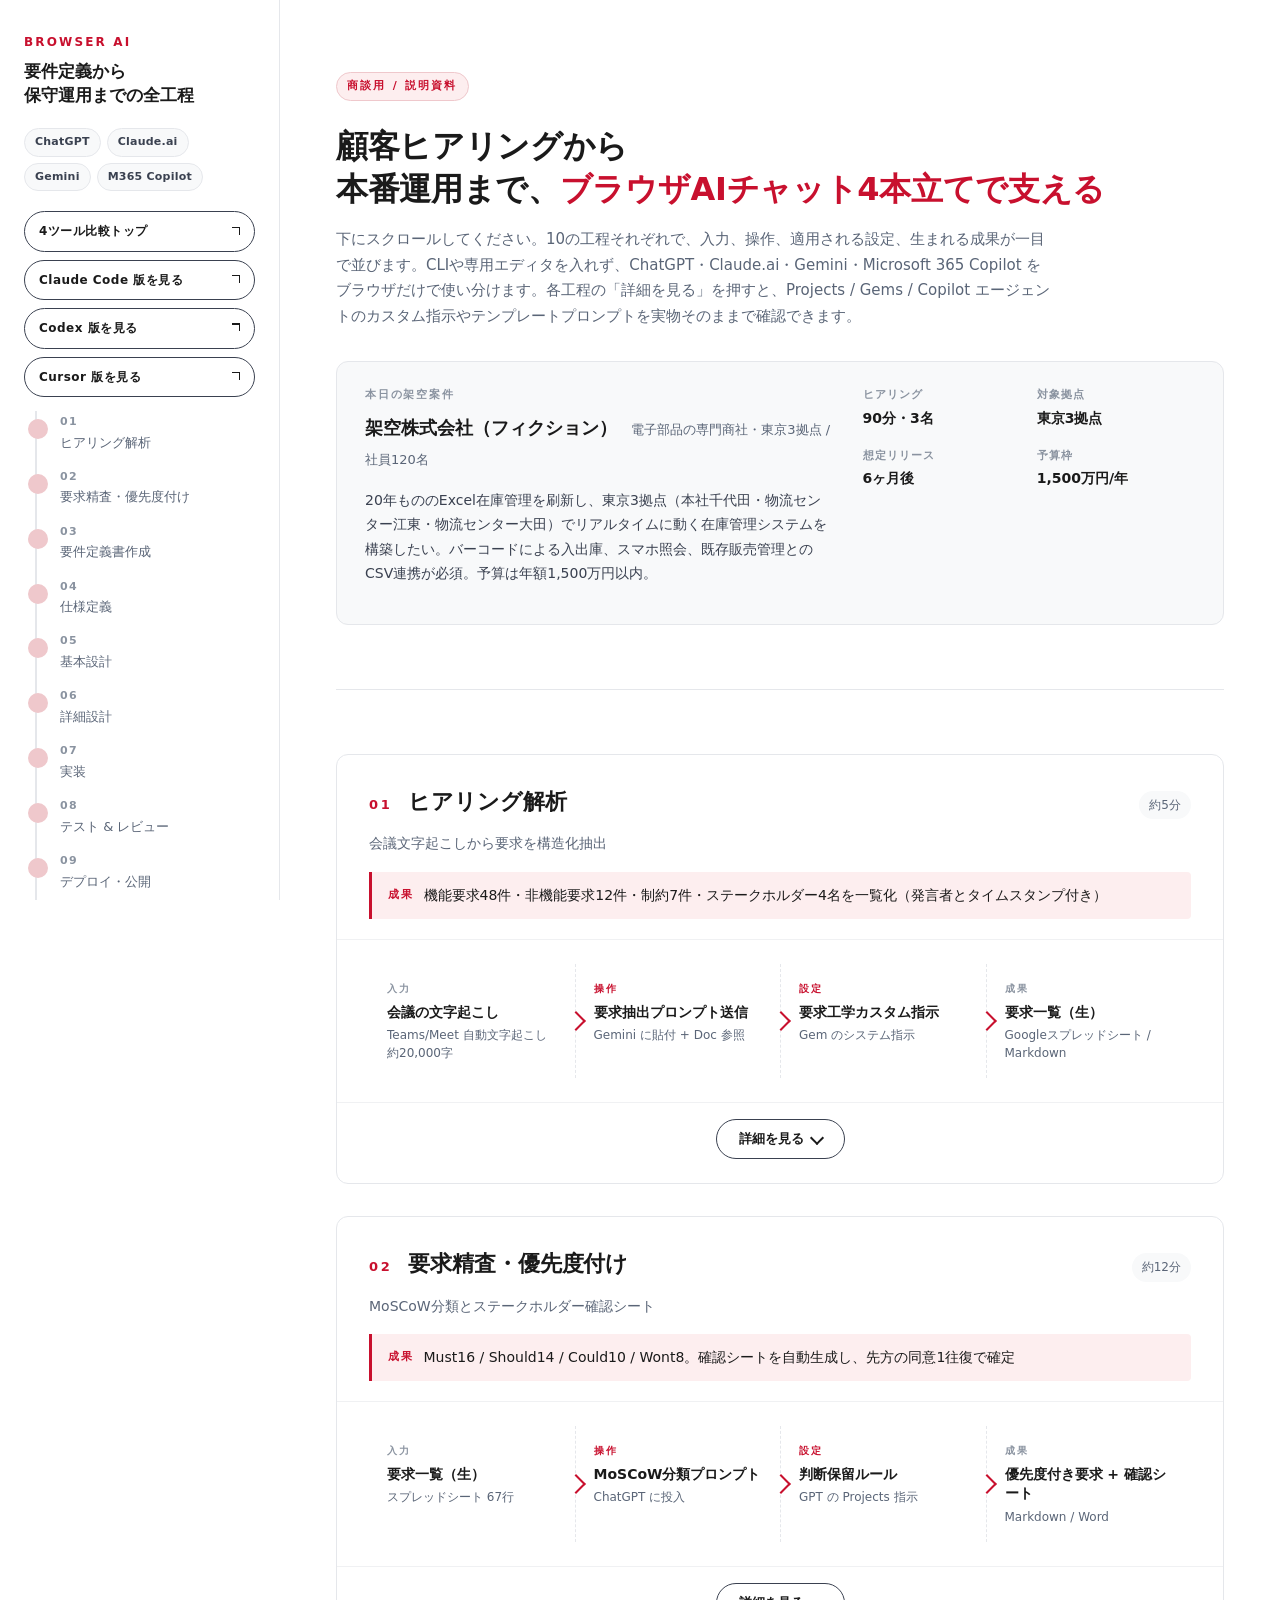
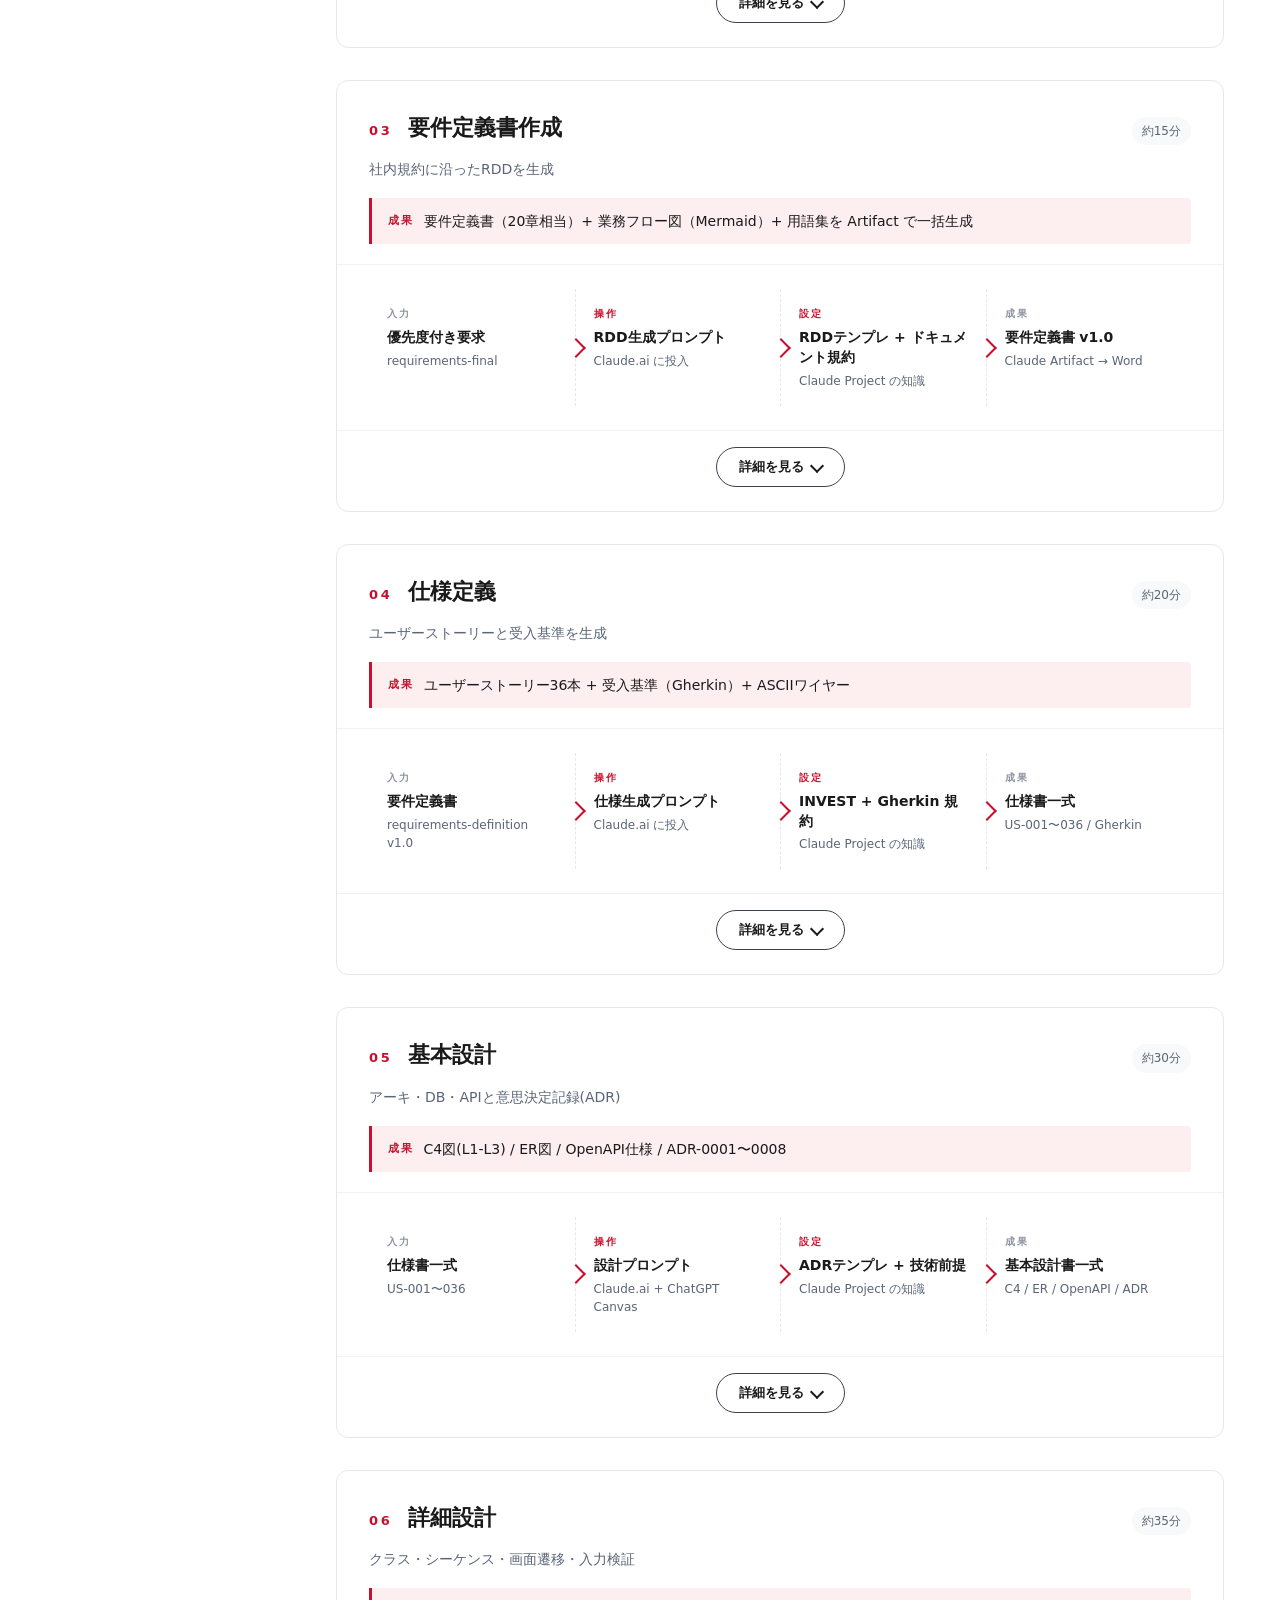
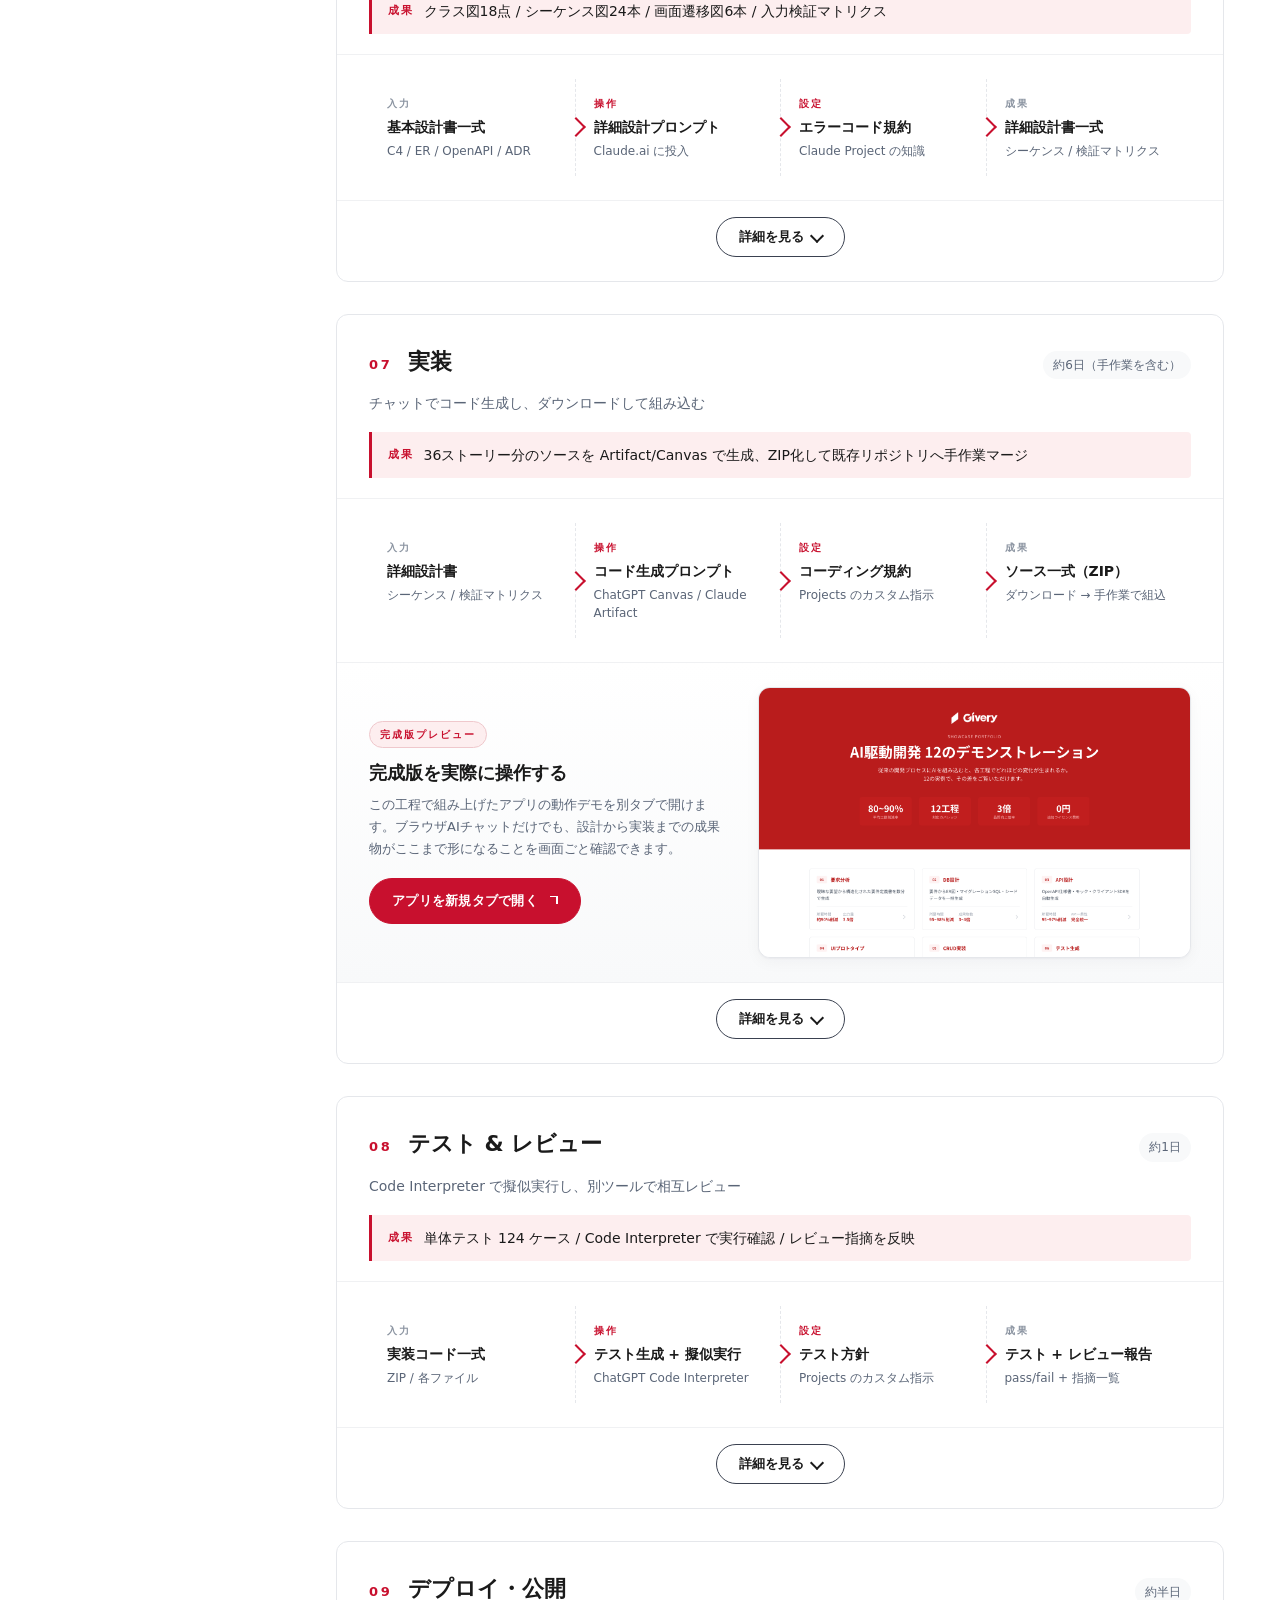
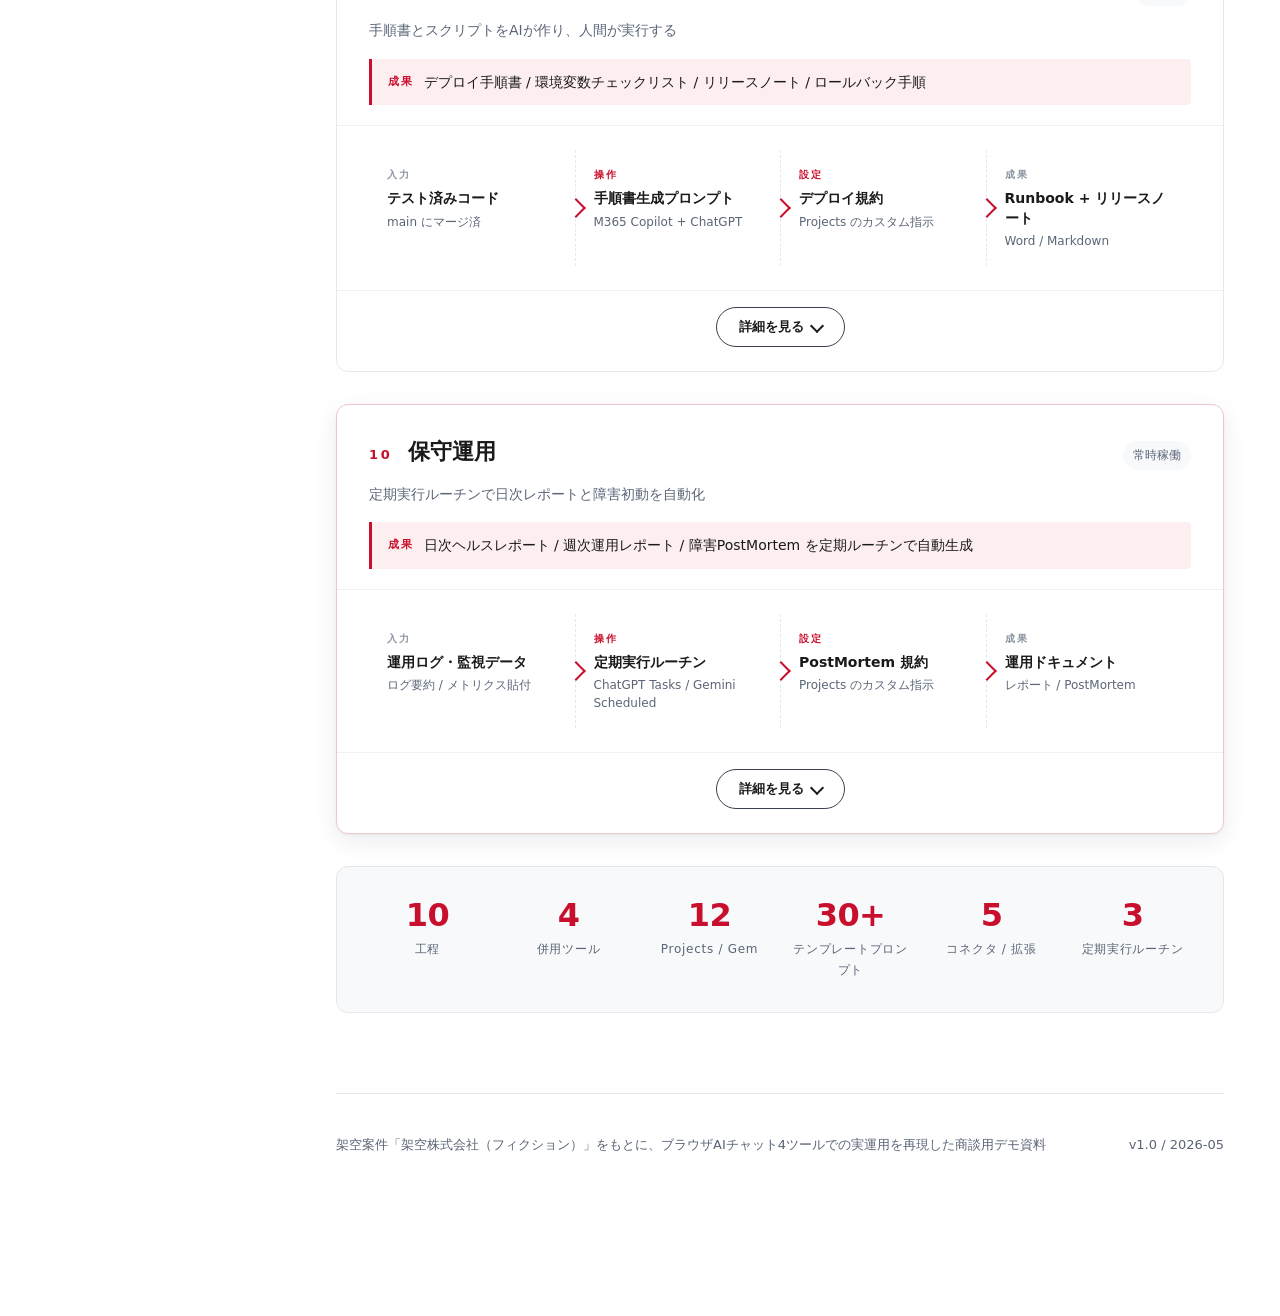
==== browser/index.html @ 3fce7730 "feat: docdemo を単一プロジェクトに統合（ハブ + 4バージョン） - ルートに4ツール比較トップページ(index.html)を追加 - claude-code を /claudecod" ====
<!DOCTYPE html>
<html lang="ja">
<head>
  <meta charset="UTF-8">
  <meta name="viewport" content="width=device-width, initial-scale=1.0">
  <title>ブラウザAIチャットによる要件定義から保守運用まで | 商談用説明資料</title>
  <link rel="stylesheet" href="styles.css">
</head>
<body>

<div class="layout">

  <!-- 左側：固定タイムライン -->
  <aside class="rail">
    <div class="rail-brand">BROWSER AI</div>
    <div class="rail-title">要件定義から<br>保守運用までの全工程</div>
    <div class="rail-tools" aria-label="対応ツール">
      <span class="rail-tool">ChatGPT</span>
      <span class="rail-tool">Claude.ai</span>
      <span class="rail-tool">Gemini</span>
      <span class="rail-tool">M365 Copilot</span>
    </div>
    <a class="rail-swap" href="../">
      <span class="rail-swap-label">4ツール比較トップ</span>
      <span class="rail-swap-arrow" aria-hidden="true"></span>
    </a>
    <a class="rail-swap" href="../claudecode/">
      <span class="rail-swap-label">Claude Code 版を見る</span>
      <span class="rail-swap-arrow" aria-hidden="true"></span>
    </a>
    <a class="rail-swap" href="../codex/">
      <span class="rail-swap-label">Codex 版を見る</span>
      <span class="rail-swap-arrow" aria-hidden="true"></span>
    </a>
    <a class="rail-swap" href="../cursor/">
      <span class="rail-swap-label">Cursor 版を見る</span>
      <span class="rail-swap-arrow" aria-hidden="true"></span>
    </a>
    <ul class="rail-list" id="rail-list"></ul>
  </aside>

  <!-- 右側：本文 -->
  <main class="main">

    <!-- ヒーロー -->
    <section class="hero">
      <span class="hero-tag">商談用 / 説明資料</span>
      <h1>顧客ヒアリングから<br>本番運用まで、<em>ブラウザAIチャット4本立てで支える</em></h1>
      <p class="hero-lead">下にスクロールしてください。10の工程それぞれで、入力、操作、適用される設定、生まれる成果が一目で並びます。CLIや専用エディタを入れず、ChatGPT・Claude.ai・Gemini・Microsoft 365 Copilot をブラウザだけで使い分けます。各工程の「詳細を見る」を押すと、Projects / Gems / Copilot エージェントのカスタム指示やテンプレートプロンプトを実物そのままで確認できます。</p>

      <div class="scenario">
        <div>
          <div class="scenario-head">本日の架空案件</div>
          <div class="scenario-name">
            <span id="scenario-name">—</span>
            <span class="industry" id="scenario-industry"></span>
          </div>
          <p class="scenario-brief" id="scenario-brief"></p>
        </div>
        <div class="scenario-meta" id="scenario-meta"></div>
      </div>
    </section>

    <!-- 工程カード群 -->
    <div id="phases"></div>

    <!-- サマリ -->
    <div id="summary"></div>

    <footer class="footer">
      <div>架空案件「架空株式会社（フィクション）」をもとに、ブラウザAIチャット4ツールでの実運用を再現した商談用デモ資料</div>
      <div>v1.0 / 2026-05</div>
    </footer>
  </main>
</div>

<script src="data.js"></script>
<script src="app.js"></script>
</body>
</html>
---- browser/styles.css ----
/* ============================================
   Design Tokens
============================================ */
:root {
  --red: #c8102e;
  --red-deep: #97091f;
  --red-soft: #fdeeef;
  --red-line: #efc8cc;

  --ink: #1a1a1a;
  --ink-2: #3a4150;
  --ink-3: #5a6577;
  --ink-4: #8a93a0;
  --line: #e5e7eb;
  --line-2: #f0f1f3;
  --bg: #ffffff;
  --bg-soft: #f8f9fa;
  --bg-code: #f6f7f9;
  --bg-term: #1a1a1a;
  --bg-term-text: #e8e8e8;
  --bg-term-dim: #8a8a8a;
  --bg-term-accent: #ff7676;

  --shadow-card: 0 1px 2px rgba(15, 30, 60, 0.04), 0 4px 16px rgba(15, 30, 60, 0.04);
  --shadow-card-hover: 0 1px 3px rgba(15, 30, 60, 0.06), 0 8px 24px rgba(15, 30, 60, 0.08);

  --r-sm: 4px;
  --r: 8px;
  --r-lg: 12px;

  --t: 200ms cubic-bezier(0.4, 0, 0.2, 1);
}

/* ============================================
   Reset / Base
============================================ */
* { box-sizing: border-box; }
html, body {
  margin: 0; padding: 0;
  background: var(--bg);
  color: var(--ink);
  font-family: "Yu Gothic", "游ゴシック", "Hiragino Kaku Gothic ProN", "Hiragino Sans", -apple-system, system-ui, sans-serif;
  font-size: 15px;
  line-height: 1.7;
  -webkit-font-smoothing: antialiased;
}
a { color: inherit; text-decoration: none; }
button { font-family: inherit; cursor: pointer; }
code, pre { font-family: "SF Mono", Menlo, Consolas, monospace; }

/* ============================================
   Layout
============================================ */
.layout {
  display: grid;
  grid-template-columns: 280px minmax(0, 1fr);
  max-width: 1400px;
  margin: 0 auto;
}
.rail {
  position: sticky;
  top: 0;
  height: 100vh;
  padding: 32px 24px;
  border-right: 1px solid var(--line);
  overflow-y: auto;
}
.main {
  padding: 56px 56px 120px;
  min-width: 0;
}

@media (max-width: 920px) {
  .layout { grid-template-columns: 1fr; }
  .rail { position: static; height: auto; padding: 16px; border-right: none; border-bottom: 1px solid var(--line); }
  .main { padding: 32px 20px 80px; }
  .rail-list { display: flex; gap: 8px; overflow-x: auto; padding-bottom: 4px; }
  .rail-item { flex: 0 0 auto; }
  .rail-line { display: none; }
}

/* ============================================
   Rail (sticky timeline)
============================================ */
.rail-brand {
  font-size: 12px;
  letter-spacing: 0.18em;
  color: var(--red);
  font-weight: 700;
  margin-bottom: 8px;
}
.rail-title {
  font-size: 17px;
  font-weight: 700;
  color: var(--ink);
  margin-bottom: 20px;
  line-height: 1.4;
}
.rail-tools {
  display: flex;
  flex-wrap: wrap;
  gap: 6px;
  margin: 0 0 20px;
}
.rail-tool {
  font-size: 11px;
  font-weight: 700;
  letter-spacing: 0.02em;
  color: var(--ink-2);
  background: var(--bg-soft);
  border: 1px solid var(--line);
  border-radius: 999px;
  padding: 4px 10px;
}
.rail-list {
  position: relative;
  list-style: none;
  margin: 8px 0 0; padding: 0;
}
.rail-line {
  position: absolute;
  left: 11px; top: 6px; bottom: 6px;
  width: 2px;
  background: var(--line);
  z-index: 0;
}
.rail-item {
  position: relative;
  padding: 8px 0 8px 36px;
  cursor: pointer;
  z-index: 1;
  transition: color var(--t);
}
.rail-item::before {
  content: "";
  position: absolute;
  left: 4px; top: 14px;
  width: 16px; height: 16px;
  border-radius: 50%;
  background: var(--bg);
  border: 2px solid var(--line);
  transition: all var(--t);
}
.rail-item.active::before {
  background: var(--red);
  border-color: var(--red);
  box-shadow: 0 0 0 4px var(--red-soft);
}
.rail-item.passed::before {
  background: var(--red-line);
  border-color: var(--red-line);
}
.rail-num {
  font-size: 11px;
  color: var(--ink-4);
  letter-spacing: 0.12em;
  font-weight: 600;
}
.rail-name {
  font-size: 13px;
  color: var(--ink-3);
  font-weight: 500;
  line-height: 1.4;
  margin-top: 2px;
}
.rail-item.active .rail-num { color: var(--red); }
.rail-item.active .rail-name { color: var(--ink); font-weight: 700; }

.rail-swap {
  display: flex;
  width: 100%;
  align-items: center;
  justify-content: space-between;
  gap: 8px;
  margin: 0 0 8px;
  padding: 9px 14px;
  font-size: 12px;
  font-weight: 700;
  letter-spacing: 0.04em;
  color: var(--ink);
  background: var(--bg);
  border: 1px solid var(--ink-2);
  border-radius: 999px;
  transition: all var(--t);
}
.rail-swap:hover {
  background: var(--ink);
  color: white;
  border-color: var(--ink);
}
.rail-swap-arrow {
  width: 10px; height: 10px;
  position: relative;
}
.rail-swap-arrow::before,
.rail-swap-arrow::after {
  content: "";
  position: absolute;
  background: currentColor;
}
.rail-swap-arrow::before {
  top: 0; right: 0;
  width: 8px; height: 1.5px;
}
.rail-swap-arrow::after {
  top: 0; right: 0;
  width: 1.5px; height: 8px;
}
@media (max-width: 920px) {
  .rail-swap { margin-bottom: 8px; }
}

/* ============================================
   Hero
============================================ */
.hero {
  padding: 16px 0 64px;
  border-bottom: 1px solid var(--line);
  margin-bottom: 64px;
}
.hero-tag {
  display: inline-block;
  font-size: 11px;
  letter-spacing: 0.2em;
  color: var(--red);
  font-weight: 700;
  padding: 4px 10px;
  border: 1px solid var(--red-line);
  background: var(--red-soft);
  border-radius: 999px;
  margin-bottom: 24px;
}
.hero h1 {
  font-size: 32px;
  font-weight: 700;
  line-height: 1.35;
  margin: 0 0 16px;
  letter-spacing: -0.01em;
}
.hero h1 em {
  font-style: normal;
  color: var(--red);
}
.hero-lead {
  color: var(--ink-3);
  font-size: 15px;
  max-width: 720px;
  margin: 0 0 32px;
}
.scenario {
  background: var(--bg-soft);
  border: 1px solid var(--line);
  border-radius: var(--r-lg);
  padding: 24px 28px;
  display: grid;
  grid-template-columns: minmax(0, 1.4fr) minmax(0, 1fr);
  gap: 32px;
}
.scenario-head {
  font-size: 11px;
  letter-spacing: 0.16em;
  color: var(--ink-4);
  font-weight: 700;
  margin-bottom: 8px;
}
.scenario-name {
  font-size: 18px;
  font-weight: 700;
  margin-bottom: 8px;
  color: var(--ink);
}
.scenario-name .industry {
  font-size: 13px;
  color: var(--ink-3);
  font-weight: 500;
  margin-left: 8px;
}
.scenario-brief {
  font-size: 14px;
  color: var(--ink-2);
  line-height: 1.75;
}
.scenario-meta {
  display: grid;
  grid-template-columns: 1fr 1fr;
  gap: 16px;
  align-content: start;
}
.scenario-meta dt {
  font-size: 11px;
  color: var(--ink-4);
  letter-spacing: 0.1em;
  font-weight: 600;
  margin-bottom: 2px;
}
.scenario-meta dd {
  margin: 0;
  font-size: 14px;
  font-weight: 700;
  color: var(--ink);
}
@media (max-width: 720px) {
  .scenario { grid-template-columns: 1fr; }
}

/* ============================================
   Phase Card
============================================ */
.phase {
  position: relative;
  background: var(--bg);
  border: 1px solid var(--line);
  border-radius: var(--r-lg);
  margin-bottom: 32px;
  overflow: hidden;
  transition: box-shadow var(--t), border-color var(--t);
}
.phase:hover { box-shadow: var(--shadow-card); }
.phase.active {
  border-color: var(--red-line);
  box-shadow: var(--shadow-card-hover);
}

.phase-head {
  padding: 28px 32px 20px;
  border-bottom: 1px solid var(--line-2);
}
.phase-row1 {
  display: flex;
  align-items: baseline;
  gap: 16px;
  margin-bottom: 12px;
}
.phase-num {
  font-size: 13px;
  font-weight: 800;
  letter-spacing: 0.2em;
  color: var(--red);
}
.phase-title {
  font-size: 22px;
  font-weight: 700;
  letter-spacing: -0.005em;
  color: var(--ink);
}
.phase-duration {
  margin-left: auto;
  font-size: 12px;
  color: var(--ink-3);
  background: var(--bg-soft);
  padding: 4px 10px;
  border-radius: 999px;
  white-space: nowrap;
}
.phase-sub {
  font-size: 14px;
  color: var(--ink-3);
  margin-bottom: 16px;
}
.phase-outcome {
  display: flex;
  align-items: flex-start;
  gap: 10px;
  padding: 12px 16px;
  background: var(--red-soft);
  border-left: 3px solid var(--red);
  border-radius: 0 var(--r-sm) var(--r-sm) 0;
  font-size: 14px;
  color: var(--ink);
  line-height: 1.6;
}
.phase-outcome::before {
  content: "成果";
  font-size: 11px;
  letter-spacing: 0.16em;
  color: var(--red);
  font-weight: 700;
  flex: 0 0 auto;
  padding-top: 2px;
}

/* ============================================
   Flow visualization
============================================ */
.flow {
  display: grid;
  grid-template-columns: repeat(4, minmax(0, 1fr));
  gap: 0;
  padding: 24px 32px;
  border-bottom: 1px solid var(--line-2);
}
.flow-step {
  position: relative;
  padding: 16px 18px;
}
.flow-step + .flow-step { border-left: 1px dashed var(--line); }
.flow-step + .flow-step::before {
  content: "";
  position: absolute;
  left: -7px; top: 50%;
  width: 12px; height: 12px;
  border-top: 2px solid var(--red);
  border-right: 2px solid var(--red);
  transform: translateY(-50%) rotate(45deg);
  background: var(--bg);
}
.flow-step-tag {
  font-size: 10px;
  font-weight: 800;
  letter-spacing: 0.2em;
  color: var(--ink-4);
  margin-bottom: 6px;
}
.flow-step:nth-child(2) .flow-step-tag,
.flow-step:nth-child(3) .flow-step-tag {
  color: var(--red);
}
.flow-step-label {
  font-size: 14px;
  font-weight: 700;
  color: var(--ink);
  margin-bottom: 4px;
  line-height: 1.4;
  word-break: break-word;
}
.flow-step-detail {
  font-size: 12px;
  color: var(--ink-3);
  line-height: 1.5;
}
@media (max-width: 720px) {
  .flow { grid-template-columns: 1fr; gap: 12px; padding: 20px; }
  .flow-step + .flow-step { border-left: none; border-top: 1px dashed var(--line); padding-top: 16px; }
  .flow-step + .flow-step::before { display: none; }
}

/* ============================================
   Live preview (完成版アプリ)
============================================ */
.live-preview {
  padding: 24px 32px;
  border-bottom: 1px solid var(--line-2);
  background: linear-gradient(180deg, var(--bg) 0%, var(--bg-soft) 100%);
}
.live-preview-body {
  display: grid;
  grid-template-columns: minmax(0, 1fr) minmax(0, 1.2fr);
  gap: 28px;
  align-items: center;
}
.live-preview-text {
  min-width: 0;
}
.live-preview-tag {
  display: inline-block;
  font-size: 10px;
  font-weight: 800;
  letter-spacing: 0.2em;
  color: var(--red);
  background: var(--red-soft);
  border: 1px solid var(--red-line);
  padding: 4px 10px;
  border-radius: 999px;
  margin-bottom: 12px;
}
.live-preview-title {
  font-size: 18px;
  font-weight: 700;
  color: var(--ink);
  line-height: 1.4;
  margin-bottom: 8px;
}
.live-preview-desc {
  font-size: 13px;
  color: var(--ink-3);
  line-height: 1.7;
  margin: 0 0 18px;
}
.live-preview-cta {
  display: inline-flex;
  align-items: center;
  gap: 10px;
  background: var(--red);
  color: white;
  font-size: 13px;
  font-weight: 700;
  letter-spacing: 0.02em;
  padding: 11px 22px;
  border-radius: 999px;
  border: 1px solid var(--red);
  transition: all var(--t);
}
.live-preview-cta:hover {
  background: var(--red-deep);
  border-color: var(--red-deep);
  transform: translateY(-1px);
  box-shadow: 0 6px 14px rgba(200, 16, 46, 0.18);
}
.live-preview-cta-icon {
  width: 10px;
  height: 10px;
  position: relative;
  display: inline-block;
}
.live-preview-cta-icon::before,
.live-preview-cta-icon::after {
  content: "";
  position: absolute;
  background: currentColor;
}
.live-preview-cta-icon::before {
  top: 0; right: 0;
  width: 8px; height: 1.5px;
}
.live-preview-cta-icon::after {
  top: 0; right: 0;
  width: 1.5px; height: 8px;
}
.live-preview-figure {
  position: relative;
  display: block;
  border-radius: var(--r-lg);
  overflow: hidden;
  border: 1px solid var(--line);
  background: var(--bg);
  box-shadow: var(--shadow-card);
  transition: transform var(--t), box-shadow var(--t);
}
.live-preview-figure:hover {
  transform: translateY(-2px);
  box-shadow: var(--shadow-card-hover);
}
.live-preview-figure img {
  display: block;
  width: 100%;
  height: auto;
  aspect-ratio: 16 / 10;
  object-fit: cover;
  object-position: top center;
}
.live-preview-figure-overlay {
  position: absolute;
  right: 12px;
  bottom: 12px;
  font-size: 11px;
  font-weight: 700;
  letter-spacing: 0.08em;
  color: white;
  background: rgba(26, 26, 26, 0.78);
  padding: 5px 12px;
  border-radius: 999px;
  backdrop-filter: blur(4px);
  opacity: 0;
  transform: translateY(4px);
  transition: opacity var(--t), transform var(--t);
}
.live-preview-figure:hover .live-preview-figure-overlay {
  opacity: 1;
  transform: translateY(0);
}
@media (max-width: 820px) {
  .live-preview { padding: 20px; }
  .live-preview-body { grid-template-columns: 1fr; gap: 18px; }
}

/* ============================================
   Detail toggle / panel
============================================ */
.phase-toggle-wrap {
  padding: 16px 32px 24px;
  text-align: center;
}
.phase-toggle {
  display: inline-flex;
  align-items: center;
  gap: 8px;
  background: var(--bg);
  border: 1px solid var(--ink-2);
  color: var(--ink);
  padding: 10px 22px;
  border-radius: 999px;
  font-size: 13px;
  font-weight: 600;
  transition: all var(--t);
}
.phase-toggle:hover {
  background: var(--ink);
  color: white;
  border-color: var(--ink);
}
.phase-toggle.is-open {
  background: var(--red);
  border-color: var(--red);
  color: white;
}
.phase-toggle-icon {
  display: inline-block;
  width: 10px; height: 10px;
  border-right: 2px solid currentColor;
  border-bottom: 2px solid currentColor;
  transform: rotate(45deg);
  transition: transform var(--t);
  margin-bottom: 2px;
}
.phase-toggle.is-open .phase-toggle-icon { transform: rotate(-135deg); margin-bottom: -2px; }

.phase-detail {
  display: none;
  border-top: 1px solid var(--line);
  background: var(--bg-soft);
}
.phase-detail.is-open { display: block; }

/* ============================================
   Tabs
============================================ */
.tabs {
  display: flex;
  gap: 0;
  border-bottom: 1px solid var(--line);
  background: var(--bg);
  padding: 0 32px;
  overflow-x: auto;
}
.tab {
  flex: 0 0 auto;
  background: none;
  border: none;
  padding: 14px 20px;
  font-size: 13px;
  font-weight: 600;
  color: var(--ink-3);
  border-bottom: 2px solid transparent;
  margin-bottom: -1px;
  white-space: nowrap;
  transition: all var(--t);
}
.tab:hover { color: var(--ink); }
.tab.active {
  color: var(--red);
  border-bottom-color: var(--red);
}

.tab-panel {
  display: none;
  padding: 28px 32px 32px;
}
.tab-panel.active { display: block; }

/* ============================================
   File / Code blocks
============================================ */
.file {
  background: var(--bg);
  border: 1px solid var(--line);
  border-radius: var(--r);
  margin-bottom: 16px;
  overflow: hidden;
}
.file-head {
  display: flex;
  align-items: center;
  justify-content: space-between;
  gap: 12px;
  padding: 10px 14px;
  background: var(--bg-soft);
  border-bottom: 1px solid var(--line);
  font-size: 12px;
}
.file-path {
  color: var(--ink-2);
  font-family: "SF Mono", Menlo, monospace;
  font-weight: 500;
  overflow: hidden;
  text-overflow: ellipsis;
  white-space: nowrap;
}
.file-lang {
  font-size: 10px;
  letter-spacing: 0.12em;
  color: var(--ink-4);
  background: var(--bg);
  padding: 2px 8px;
  border-radius: 4px;
  border: 1px solid var(--line);
  text-transform: uppercase;
  flex: 0 0 auto;
}
.file-copy {
  background: none;
  border: 1px solid var(--line);
  padding: 4px 10px;
  font-size: 11px;
  color: var(--ink-3);
  border-radius: 4px;
  flex: 0 0 auto;
  transition: all var(--t);
}
.file-copy:hover { color: var(--red); border-color: var(--red); }
.file-copy.copied { color: var(--red); border-color: var(--red); }
.file pre {
  margin: 0;
  padding: 16px;
  background: var(--bg-code);
  font-size: 12.5px;
  line-height: 1.65;
  overflow-x: auto;
  white-space: pre-wrap;
  word-break: break-word;
  color: var(--ink);
}

/* ============================================
   Terminal (execution)
============================================ */
.terminal {
  background: var(--bg-term);
  border-radius: var(--r);
  overflow: hidden;
  margin-bottom: 16px;
}
.terminal-head {
  background: #2a2a2a;
  padding: 10px 14px;
  display: flex;
  align-items: center;
  justify-content: space-between;
  gap: 12px;
}
.terminal-dots {
  display: flex; gap: 6px;
}
.terminal-dot {
  width: 10px; height: 10px;
  border-radius: 50%;
  background: #555;
}
.terminal-title {
  font-size: 11px;
  color: var(--bg-term-dim);
  font-family: "SF Mono", Menlo, monospace;
}
.terminal-run {
  background: var(--red);
  color: white;
  border: none;
  padding: 6px 14px;
  font-size: 11px;
  font-weight: 700;
  border-radius: 4px;
  letter-spacing: 0.06em;
  transition: all var(--t);
}
.terminal-run:hover { background: var(--red-deep); }
.terminal-run:disabled { background: #555; cursor: not-allowed; }
.terminal-body {
  padding: 18px 22px;
  font-family: "SF Mono", Menlo, monospace;
  font-size: 12.5px;
  line-height: 1.75;
  color: var(--bg-term-text);
  min-height: 200px;
  white-space: pre-wrap;
  word-break: break-word;
}
.terminal-cmd {
  color: var(--bg-term-accent);
  font-weight: 600;
}
.terminal-prompt {
  color: var(--bg-term-dim);
  margin-right: 6px;
}
.terminal-line { display: block; }
.terminal-line .ok { color: #74e8a4; }
.terminal-line .err { color: #ff8b8b; }
.terminal-line .warn { color: #ffd479; }
.terminal-cursor {
  display: inline-block;
  width: 8px; height: 16px;
  background: var(--bg-term-accent);
  vertical-align: text-bottom;
  animation: blink 1s steps(1) infinite;
}
@keyframes blink {
  50% { opacity: 0; }
}

/* ============================================
   Review panel
============================================ */
.review-comment {
  display: flex;
  gap: 12px;
  padding: 12px 14px;
  background: var(--bg);
  border: 1px solid var(--line);
  border-radius: var(--r);
  margin-bottom: 8px;
  font-size: 13px;
}
.review-level {
  flex: 0 0 auto;
  font-size: 10px;
  font-weight: 800;
  letter-spacing: 0.1em;
  padding: 3px 8px;
  border-radius: 4px;
  height: fit-content;
}
.review-level.OK { background: #e7f6ec; color: #1f7a3f; }
.review-level.INFO { background: #eaf2ff; color: #1d4ed8; }
.review-level.WARN { background: #fff5e0; color: #a85d00; }
.review-level.ERROR { background: var(--red-soft); color: var(--red-deep); }
.review-target {
  font-family: "SF Mono", Menlo, monospace;
  color: var(--ink-2);
  font-weight: 600;
  margin-right: 8px;
}
.review-body { color: var(--ink-2); line-height: 1.6; }

/* ============================================
   Section labels (in detail panels)
============================================ */
.section-label {
  font-size: 11px;
  letter-spacing: 0.2em;
  font-weight: 700;
  color: var(--red);
  margin-bottom: 12px;
  text-transform: uppercase;
}
.section-desc {
  font-size: 13px;
  color: var(--ink-3);
  margin-bottom: 16px;
}

/* ============================================
   Config sections (grouped by kind)
============================================ */
.config-section {
  margin-bottom: 28px;
}
.config-section-head {
  display: flex;
  align-items: center;
  gap: 12px;
  margin-bottom: 12px;
  padding-bottom: 8px;
  border-bottom: 1px solid var(--line);
}
.config-section-kind {
  font-size: 10px;
  letter-spacing: 0.18em;
  font-weight: 800;
  padding: 3px 9px;
  border-radius: 3px;
  background: var(--ink);
  color: white;
  flex: 0 0 auto;
}
.config-section-kind.kind-instructions { background: #2b3a55; }
.config-section-kind.kind-workspace    { background: #1b3a3a; }
.config-section-kind.kind-prompt       { background: #3a2b55; }
.config-section-kind.kind-attachment   { background: #444b5a; }
.config-section-kind.kind-connector    { background: #553a1b; }
.config-section-kind.kind-routine      { background: #2b554a; }
.config-section-kind.kind-review       { background: var(--red-deep); }
.config-section-label {
  font-size: 14px;
  font-weight: 700;
  color: var(--ink);
}

/* ============================================
   Callout (best practices / official refs)
============================================ */
.callout {
  border-radius: var(--r);
  padding: 20px 24px;
  margin-top: 24px;
}
.callout-bp {
  background: var(--red-soft);
  border: 1px solid var(--red-line);
  border-left: 3px solid var(--red);
}
.callout-ref {
  background: var(--bg);
  border: 1px solid var(--line);
}
.callout-head {
  font-size: 12px;
  letter-spacing: 0.18em;
  font-weight: 800;
  color: var(--red);
  margin-bottom: 14px;
  text-transform: none;
}
.callout-ref .callout-head { color: var(--ink-2); }
.callout-list {
  list-style: none;
  margin: 0;
  padding: 0;
}
.callout-item {
  position: relative;
  padding: 10px 0 10px 22px;
  border-top: 1px dashed rgba(0,0,0,0.08);
}
.callout-item:first-child { border-top: none; padding-top: 0; }
.callout-item::before {
  content: "";
  position: absolute;
  left: 0; top: 18px;
  width: 12px; height: 2px;
  background: var(--red);
}
.callout-item:first-child::before { top: 8px; }
.callout-ref .callout-item::before { background: var(--ink-3); }
.callout-title {
  font-size: 14px;
  font-weight: 700;
  color: var(--ink);
  margin-bottom: 4px;
  line-height: 1.5;
}
.callout-body {
  font-size: 13px;
  color: var(--ink-2);
  line-height: 1.7;
}

/* ============================================
   Footer
============================================ */
.footer {
  margin-top: 80px;
  padding: 40px 0;
  border-top: 1px solid var(--line);
  color: var(--ink-3);
  font-size: 13px;
  display: flex;
  justify-content: space-between;
  flex-wrap: wrap;
  gap: 16px;
}
.footer-summary {
  display: grid;
  grid-template-columns: repeat(6, 1fr);
  gap: 24px;
  margin-bottom: 40px;
  padding: 32px;
  background: var(--bg-soft);
  border: 1px solid var(--line);
  border-radius: var(--r-lg);
}
@media (max-width: 1100px) {
  .footer-summary { grid-template-columns: repeat(3, 1fr); }
}
.footer-summary-item {
  text-align: center;
}
.footer-summary-num {
  font-size: 32px;
  font-weight: 800;
  color: var(--red);
  letter-spacing: -0.02em;
  line-height: 1;
}
.footer-summary-label {
  font-size: 12px;
  color: var(--ink-3);
  margin-top: 8px;
  letter-spacing: 0.06em;
}
@media (max-width: 720px) {
  .footer-summary { grid-template-columns: repeat(2, 1fr); padding: 20px; gap: 16px; }
  .footer-summary-num { font-size: 26px; }
}

/* ============================================
   Util
============================================ */
.spacer-sm { height: 8px; }
.spacer { height: 16px; }
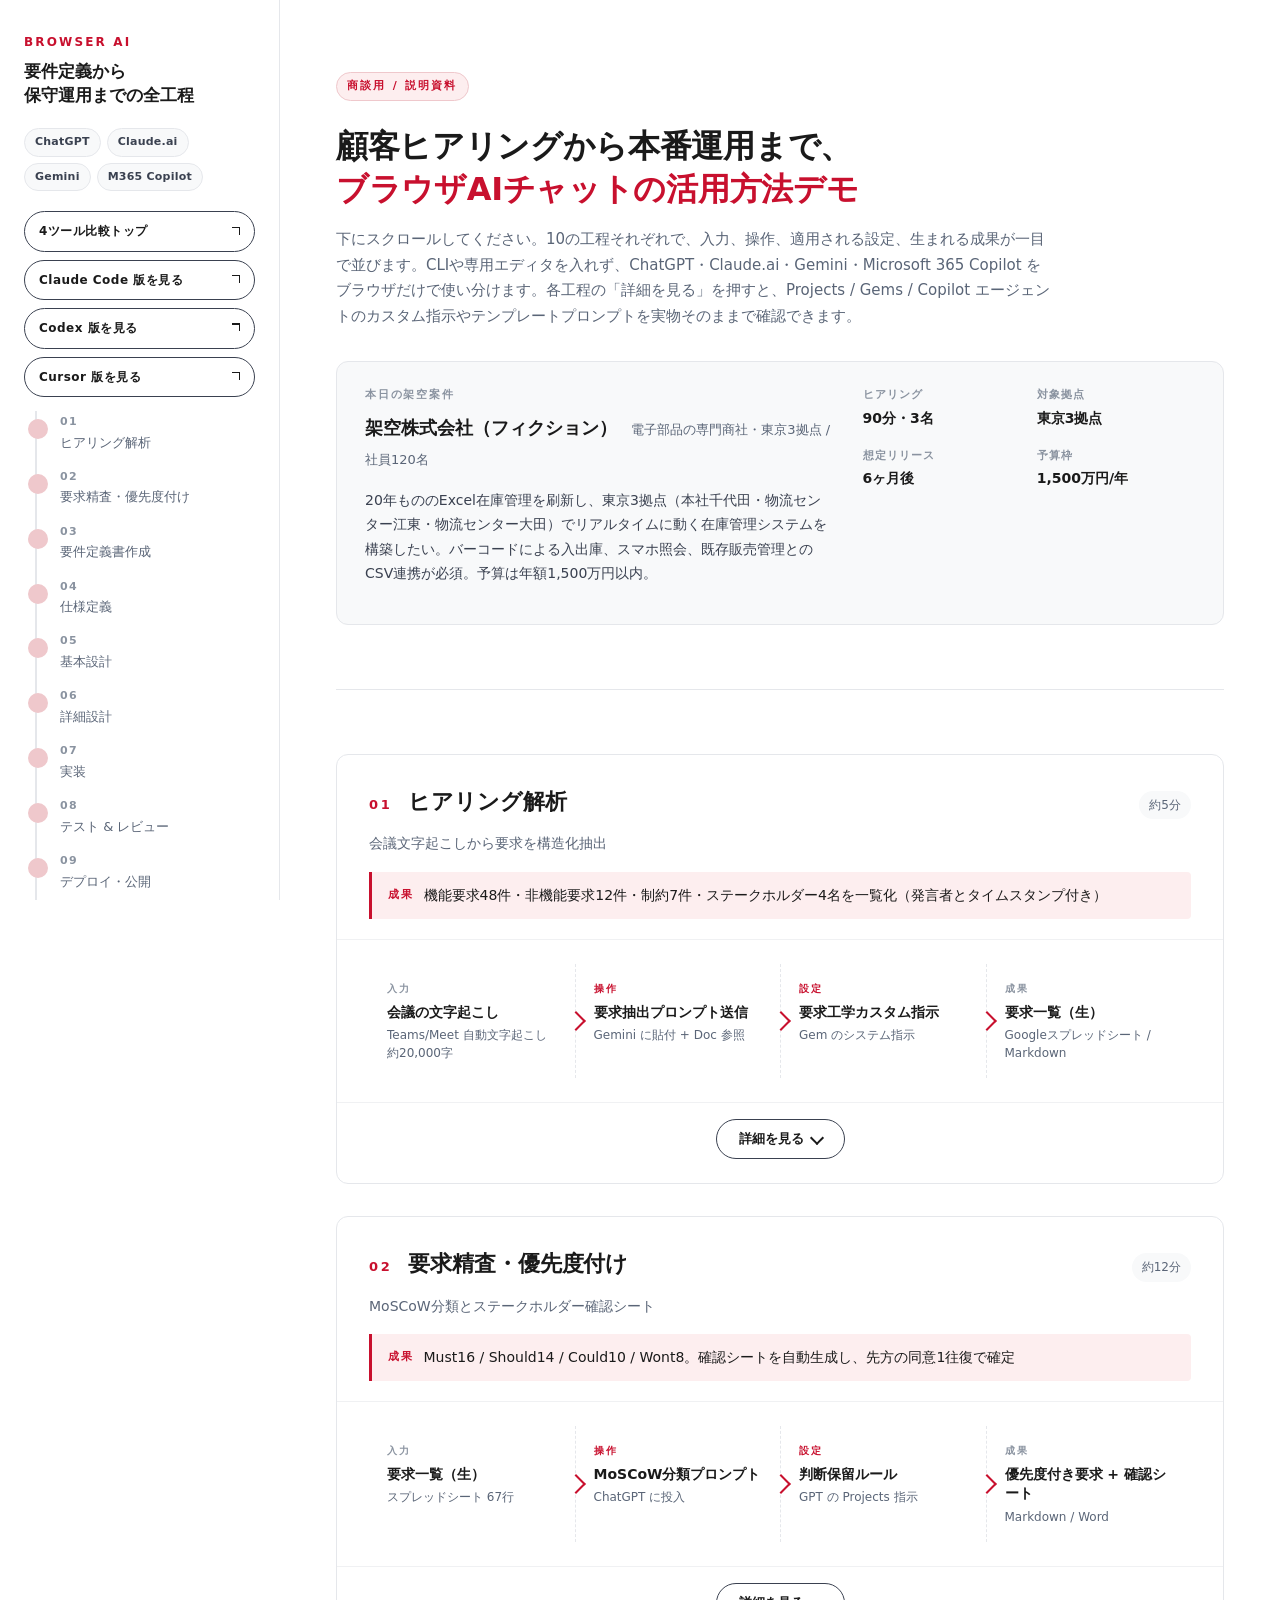
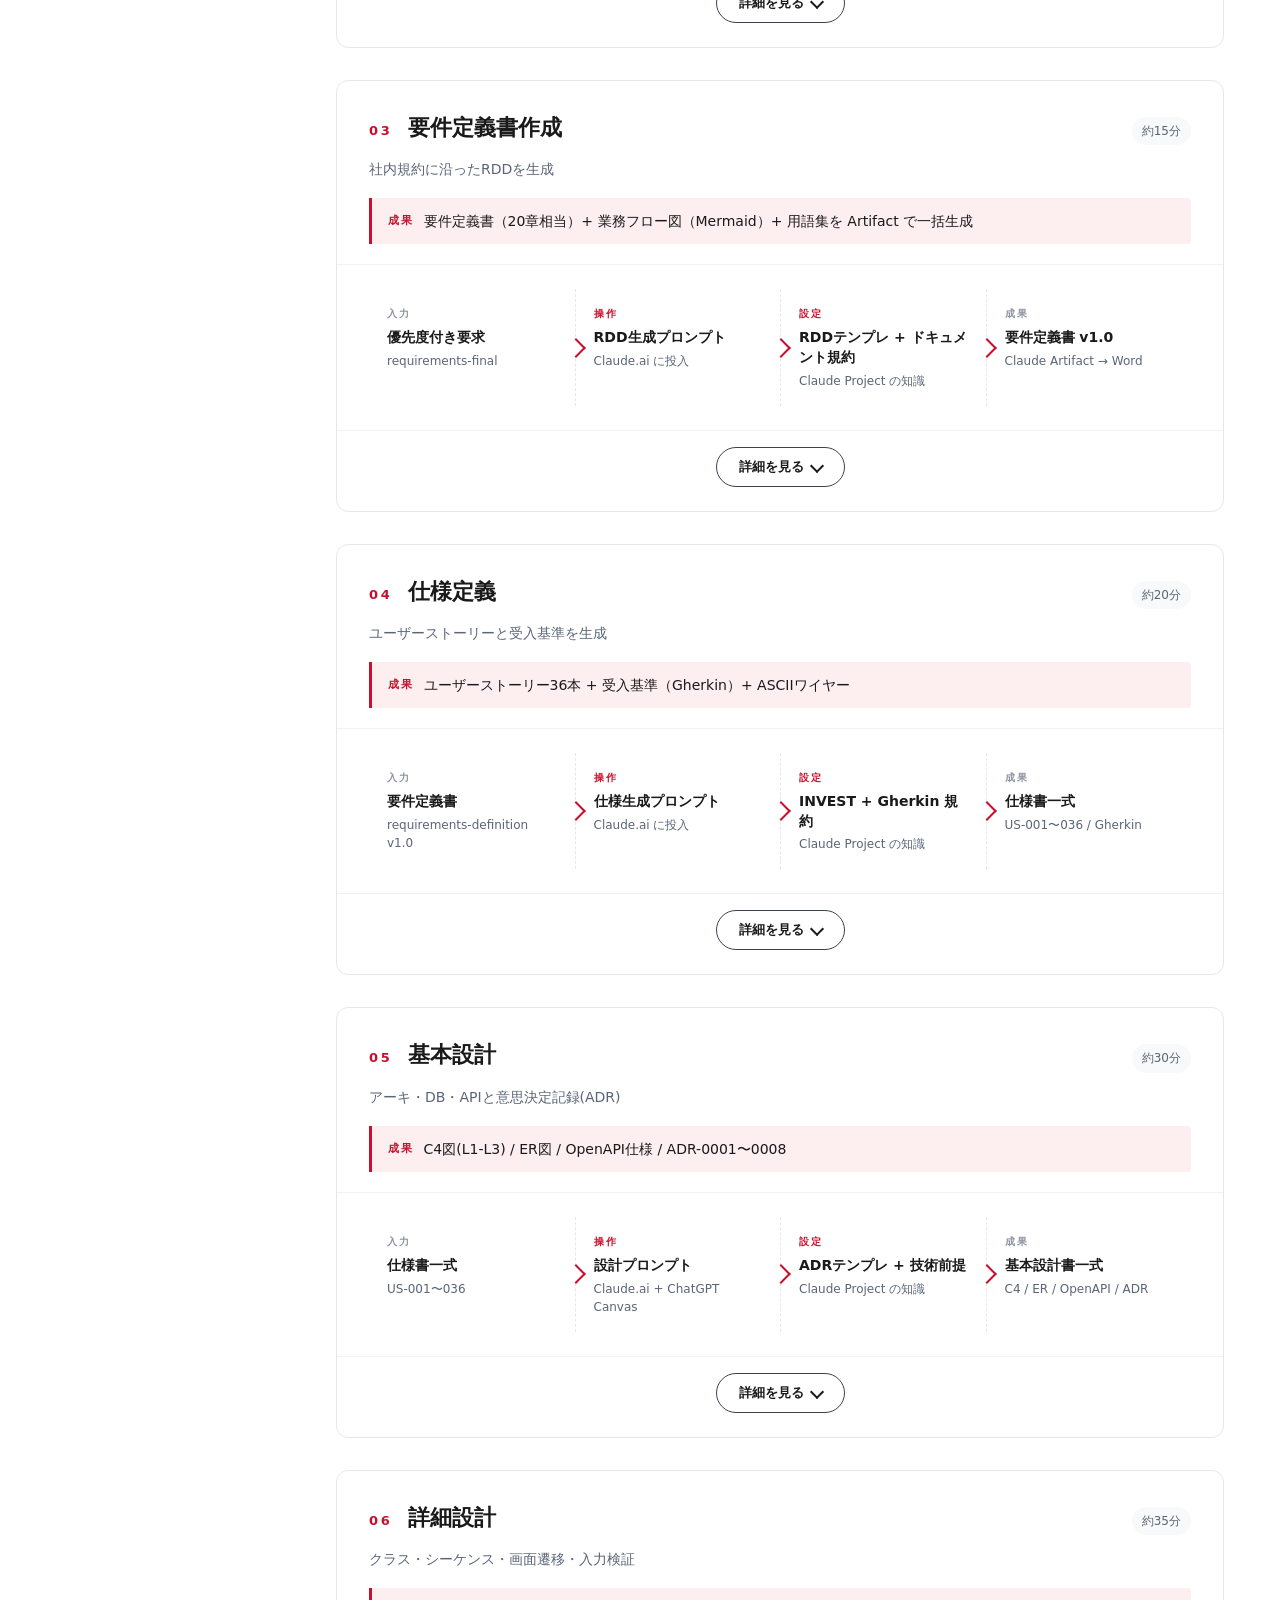
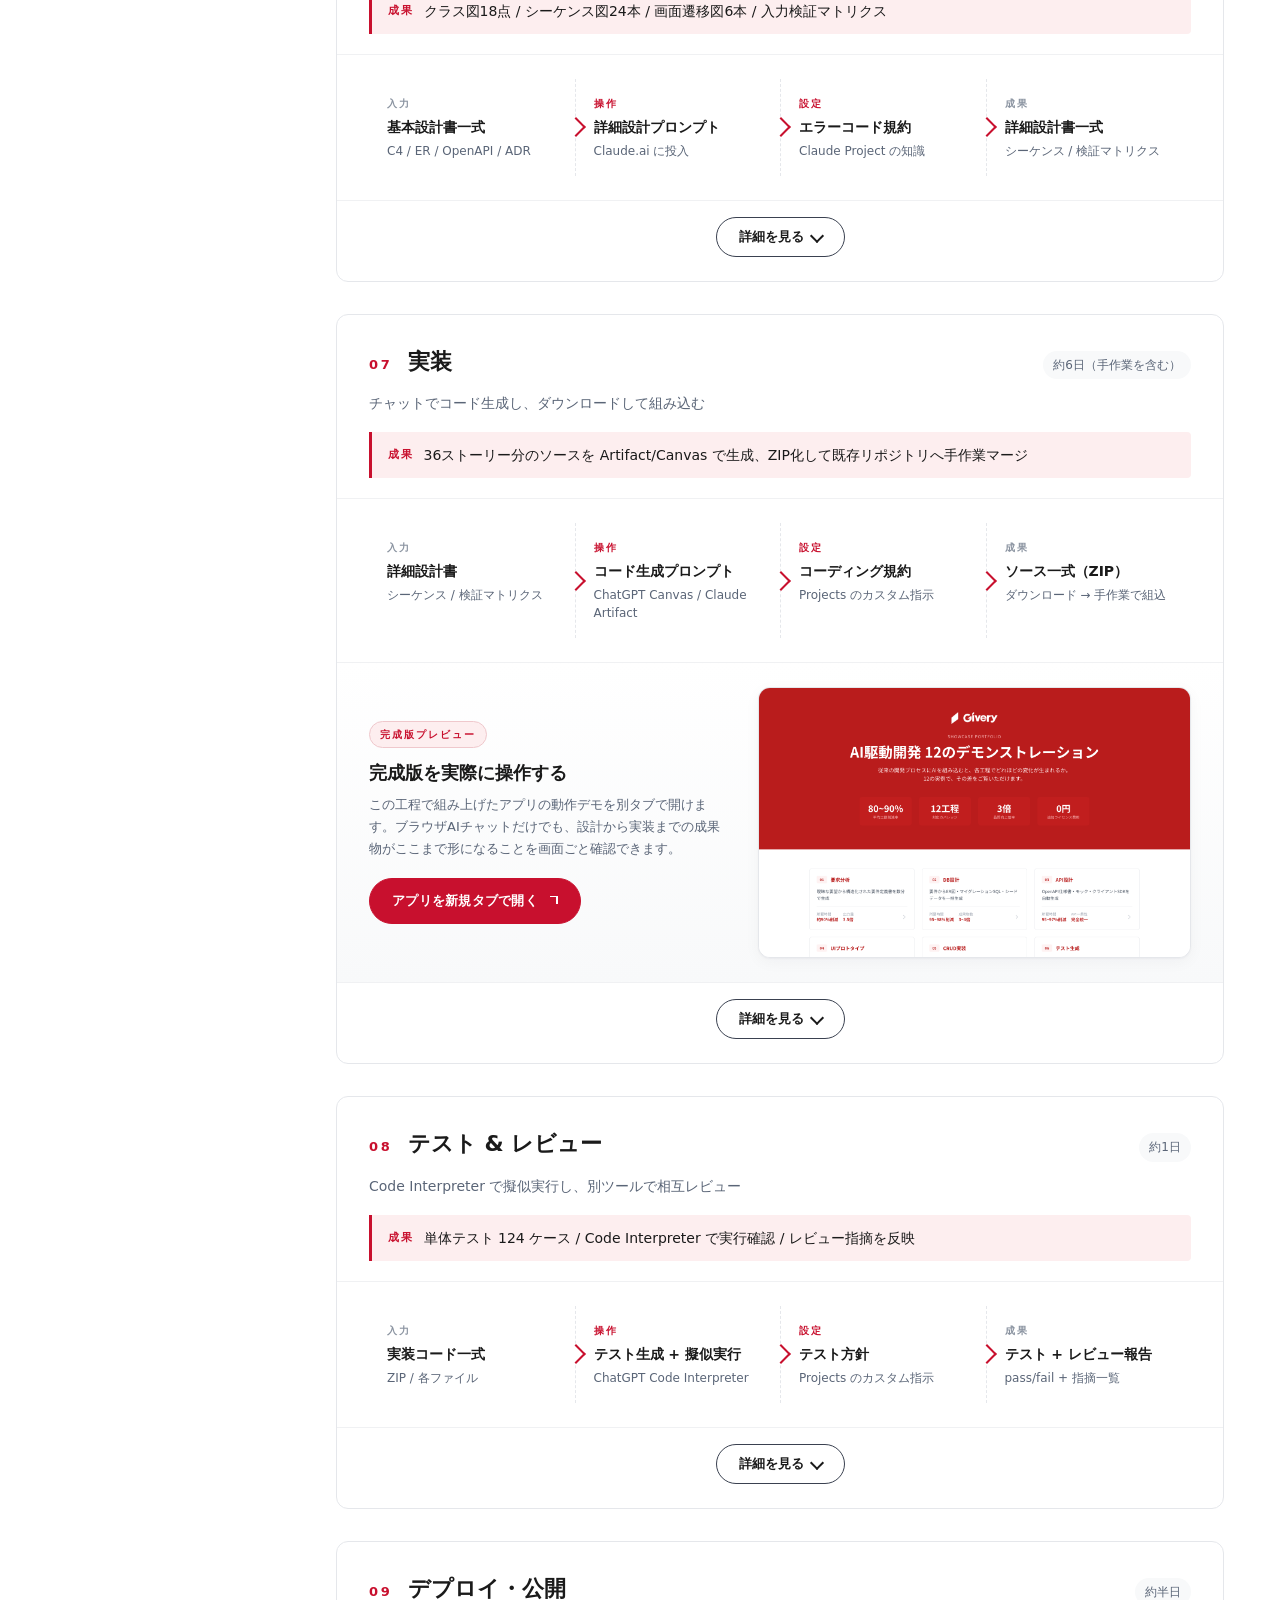
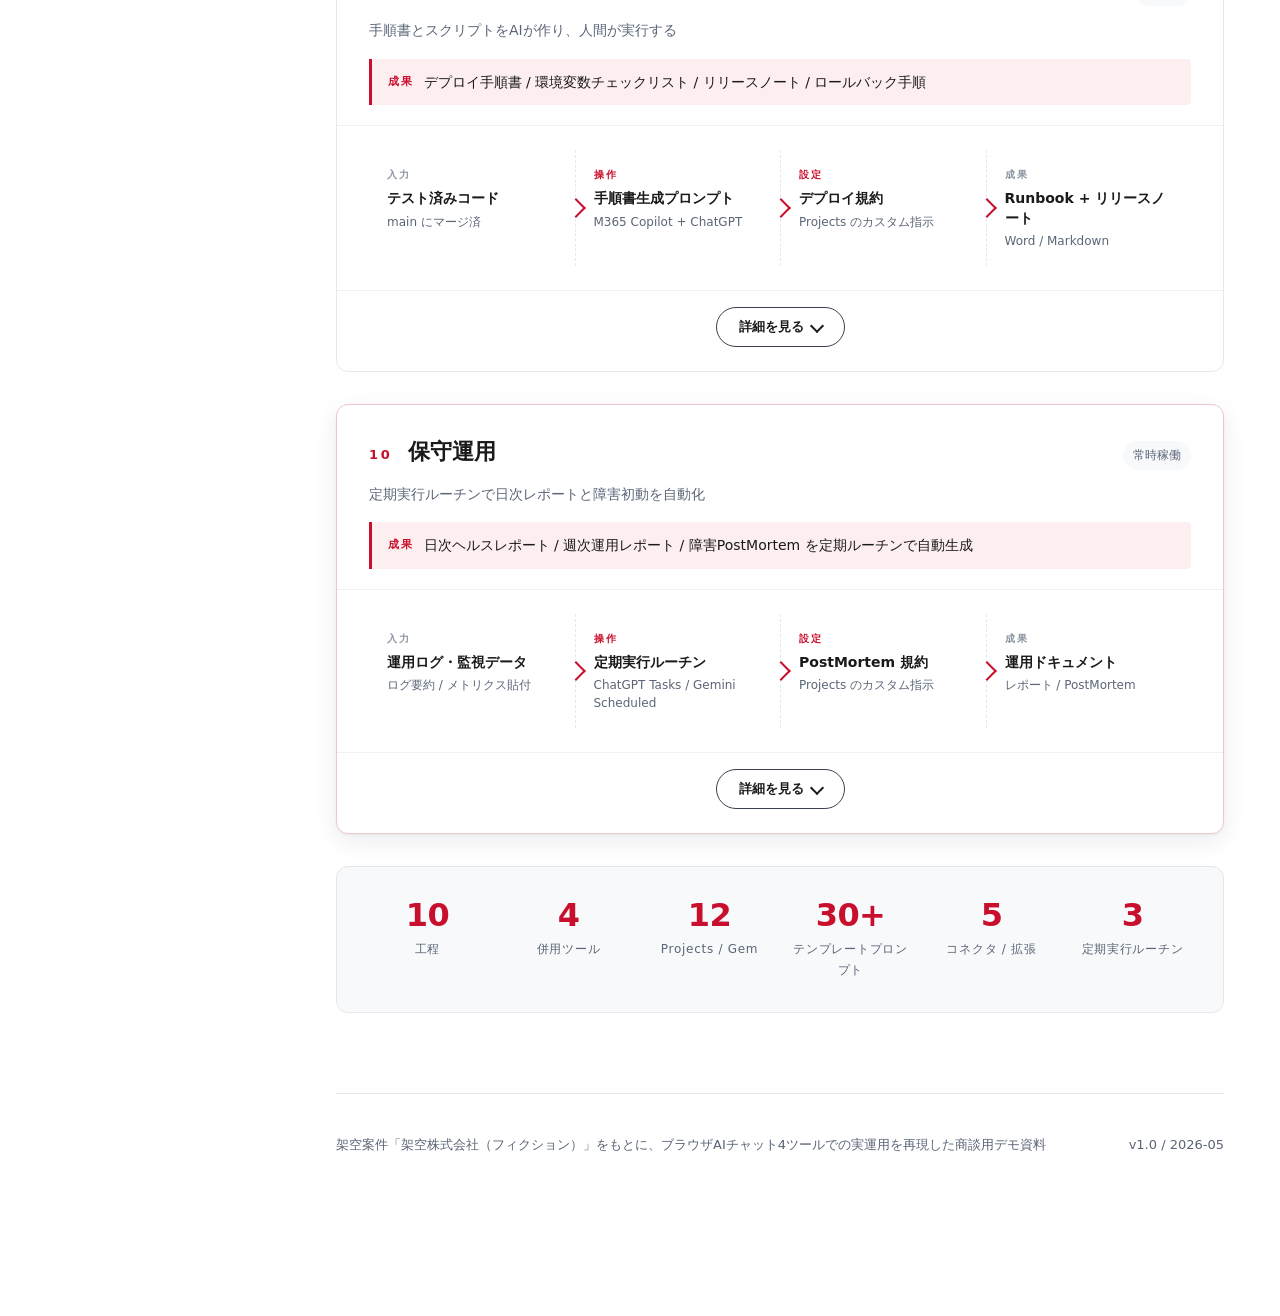
==== commit 5caa79f4: "chore: 各バージョンのタイトルを「〜の活用方法デモ」に統一 Co-Authored-By: Claude Opus 4.7 <noreply@anthropic.com>" ====
--- a/browser/index.html
+++ b/browser/index.html
@@ -3,7 +3,7 @@
 <head>
   <meta charset="UTF-8">
   <meta name="viewport" content="width=device-width, initial-scale=1.0">
-  <title>ブラウザAIチャットによる要件定義から保守運用まで | 商談用説明資料</title>
+  <title>顧客ヒアリングから本番運用まで、ブラウザAIチャットの活用方法デモ | 商談用説明資料</title>
   <link rel="stylesheet" href="styles.css">
 </head>
 <body>
@@ -45,7 +45,7 @@
     <!-- ヒーロー -->
     <section class="hero">
       <span class="hero-tag">商談用 / 説明資料</span>
-      <h1>顧客ヒアリングから<br>本番運用まで、<em>ブラウザAIチャット4本立てで支える</em></h1>
+      <h1>顧客ヒアリングから本番運用まで、<br><em>ブラウザAIチャットの活用方法デモ</em></h1>
       <p class="hero-lead">下にスクロールしてください。10の工程それぞれで、入力、操作、適用される設定、生まれる成果が一目で並びます。CLIや専用エディタを入れず、ChatGPT・Claude.ai・Gemini・Microsoft 365 Copilot をブラウザだけで使い分けます。各工程の「詳細を見る」を押すと、Projects / Gems / Copilot エージェントのカスタム指示やテンプレートプロンプトを実物そのままで確認できます。</p>
 
       <div class="scenario">
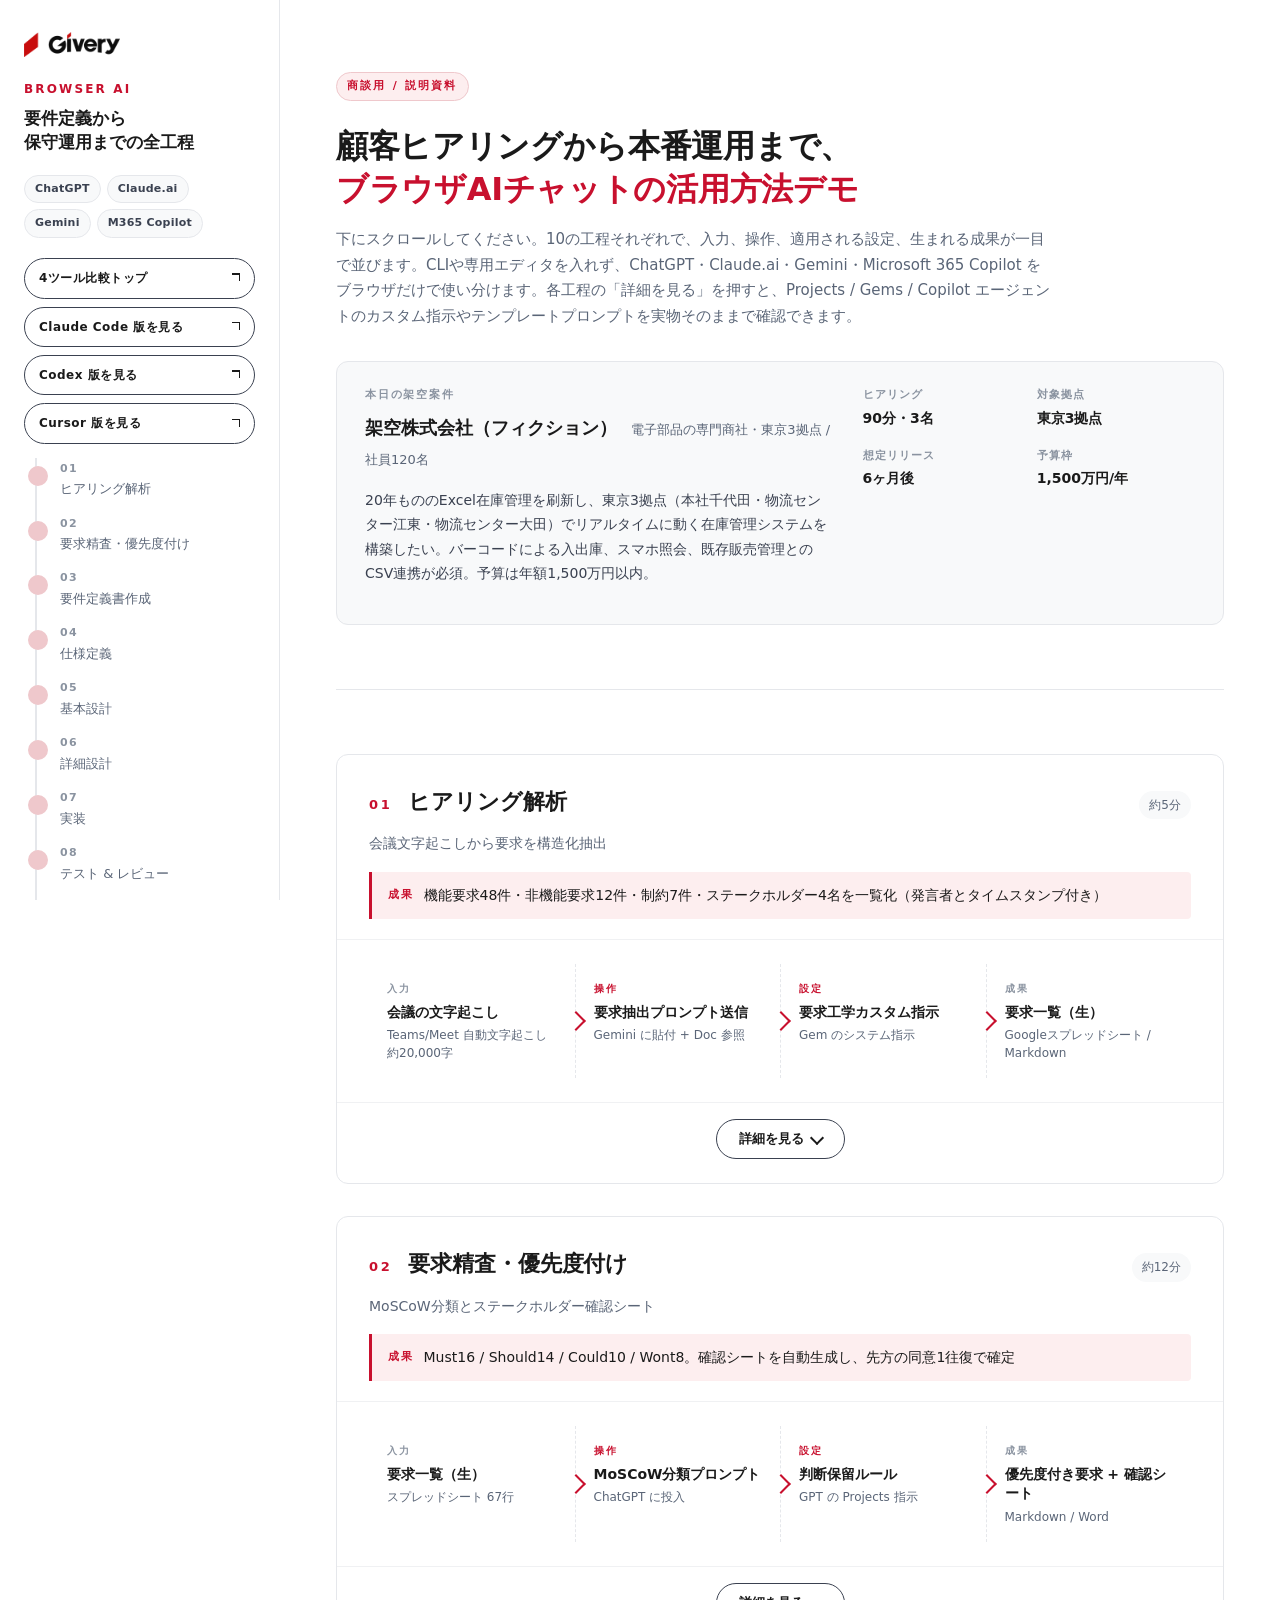
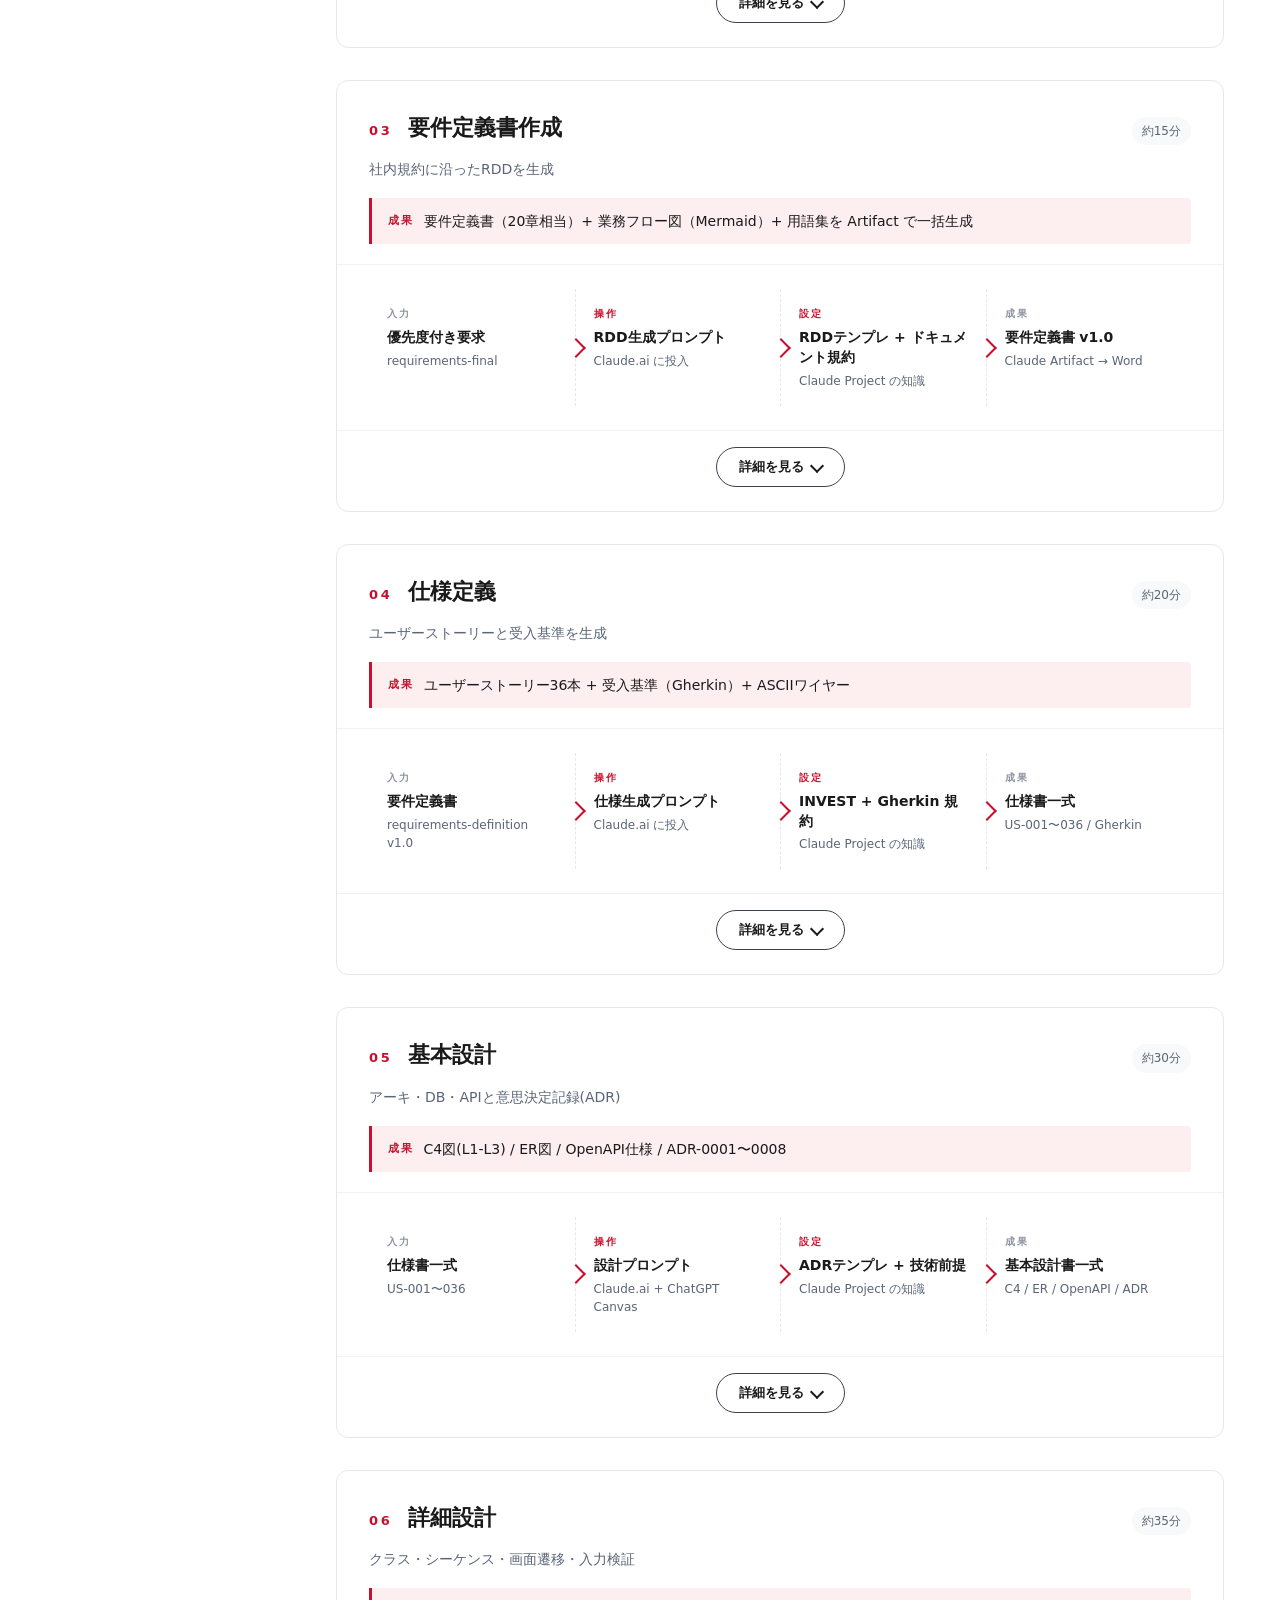
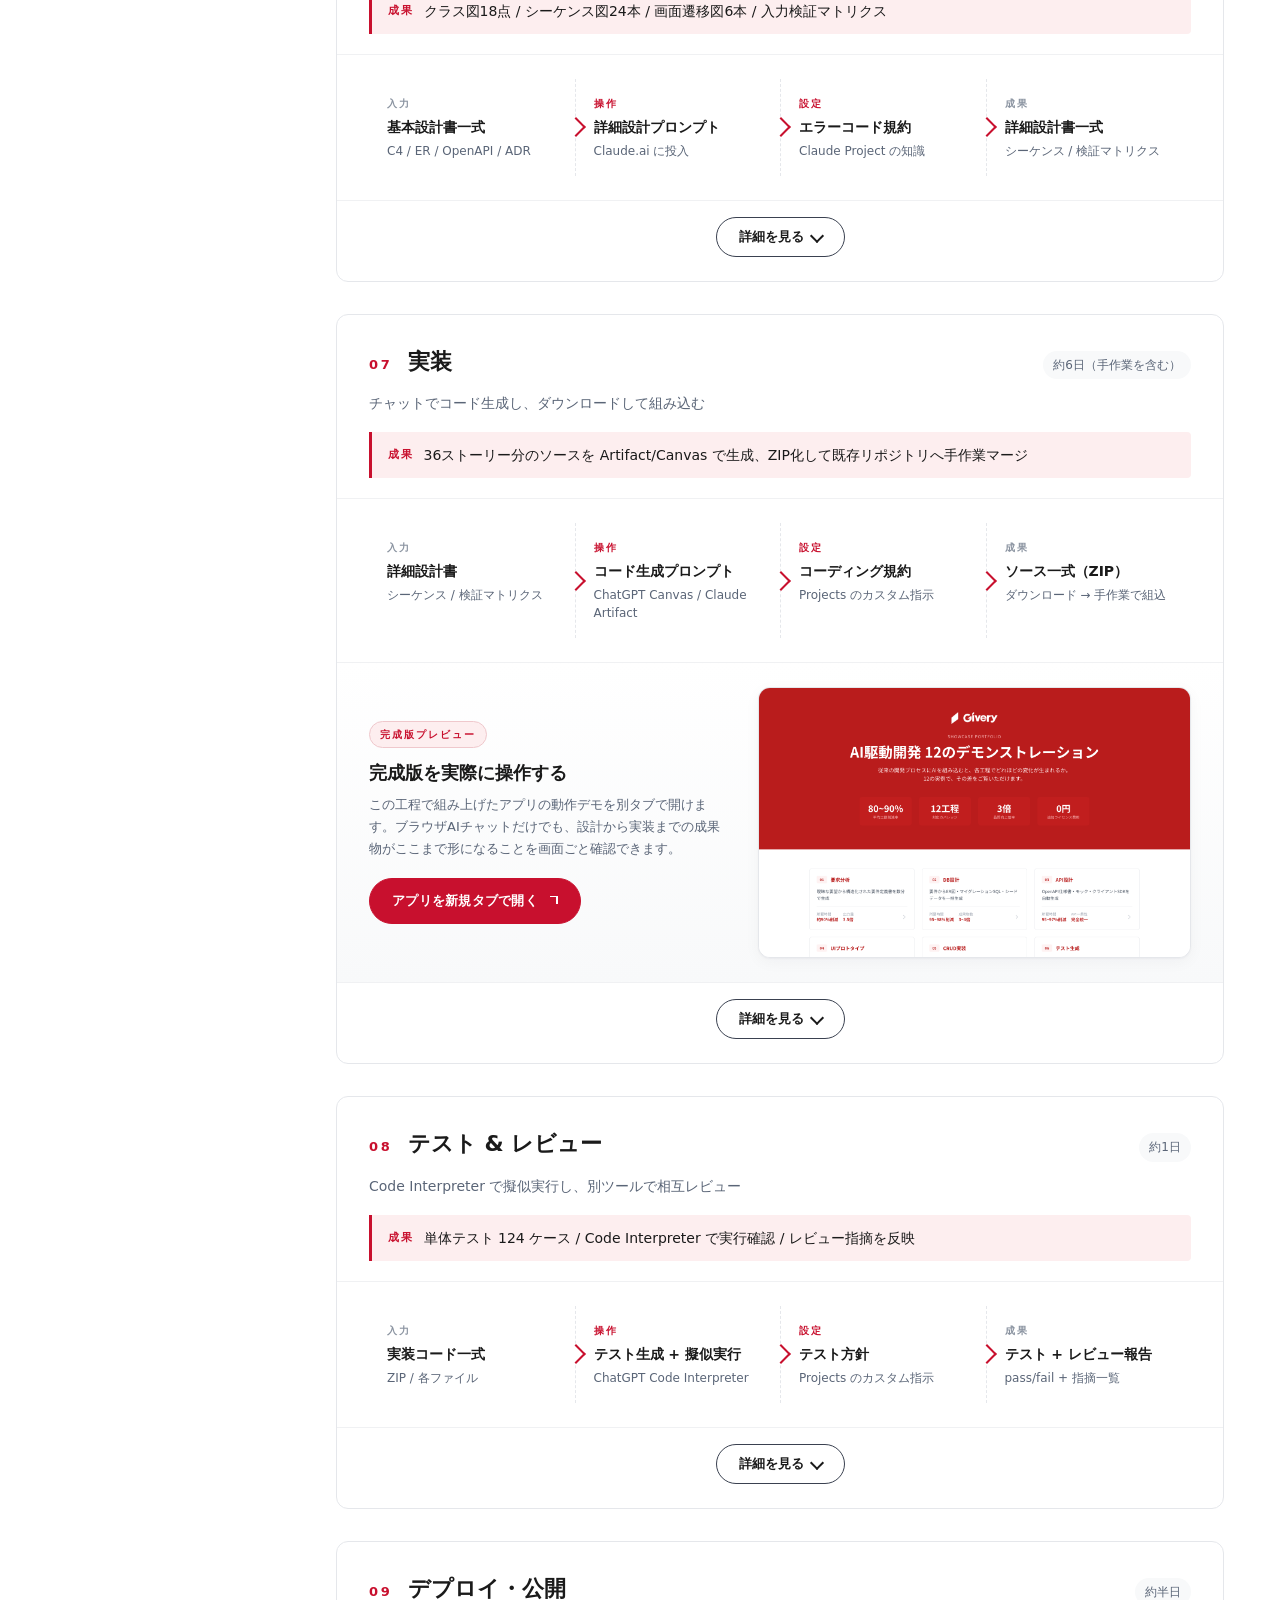
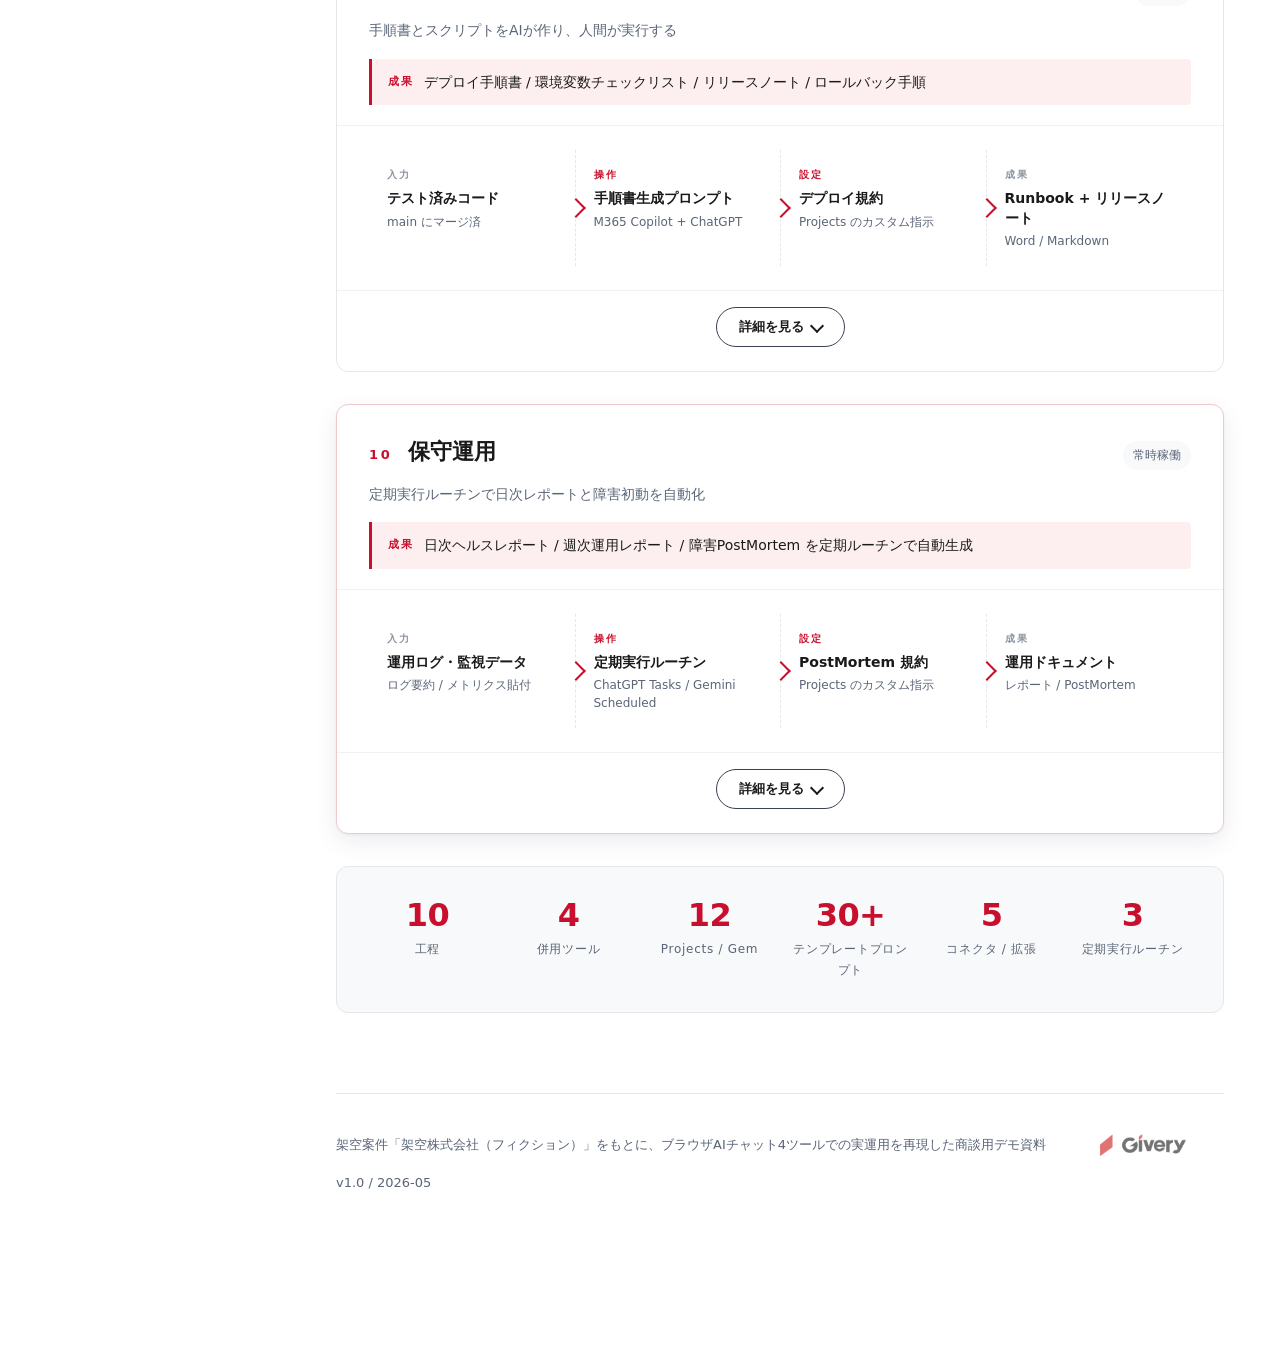
==== commit 874072ad: "feat: Givery ロゴ追加 + 「実行」を「AIへの依頼（日本語）」に変更 - 4バージョン + ハブの rail 上部とフッターに Givery ロゴを配置 - 各バージョンの実行タブを「A" ====
--- a/browser/index.html
+++ b/browser/index.html
@@ -12,6 +12,7 @@
 
   <!-- 左側：固定タイムライン -->
   <aside class="rail">
+    <img class="rail-logo" src="assets/givery-logo.png" alt="Givery">
     <div class="rail-brand">BROWSER AI</div>
     <div class="rail-title">要件定義から<br>保守運用までの全工程</div>
     <div class="rail-tools" aria-label="対応ツール">
@@ -69,12 +70,13 @@
 
     <footer class="footer">
       <div>架空案件「架空株式会社（フィクション）」をもとに、ブラウザAIチャット4ツールでの実運用を再現した商談用デモ資料</div>
+      <img class="footer-logo" src="assets/givery-logo.png" alt="Givery">
       <div>v1.0 / 2026-05</div>
     </footer>
   </main>
 </div>
 
-<script src="data.js"></script>
-<script src="app.js"></script>
+<script src="data.js?v=2"></script>
+<script src="app.js?v=2"></script>
 </body>
 </html>
--- a/browser/styles.css
+++ b/browser/styles.css
@@ -82,6 +82,13 @@
 /* ============================================
    Rail (sticky timeline)
 ============================================ */
+.rail-logo {
+  display: block;
+  width: 96px;
+  height: auto;
+  margin: 0 0 22px;
+  opacity: 0.95;
+}
 .rail-brand {
   font-size: 12px;
   letter-spacing: 0.18em;
@@ -943,9 +950,16 @@
   color: var(--ink-3);
   font-size: 13px;
   display: flex;
+  align-items: center;
   justify-content: space-between;
   flex-wrap: wrap;
   gap: 16px;
+}
+.footer-logo {
+  height: 22px;
+  width: auto;
+  opacity: 0.55;
+  margin: 0 auto;
 }
 .footer-summary {
   display: grid;
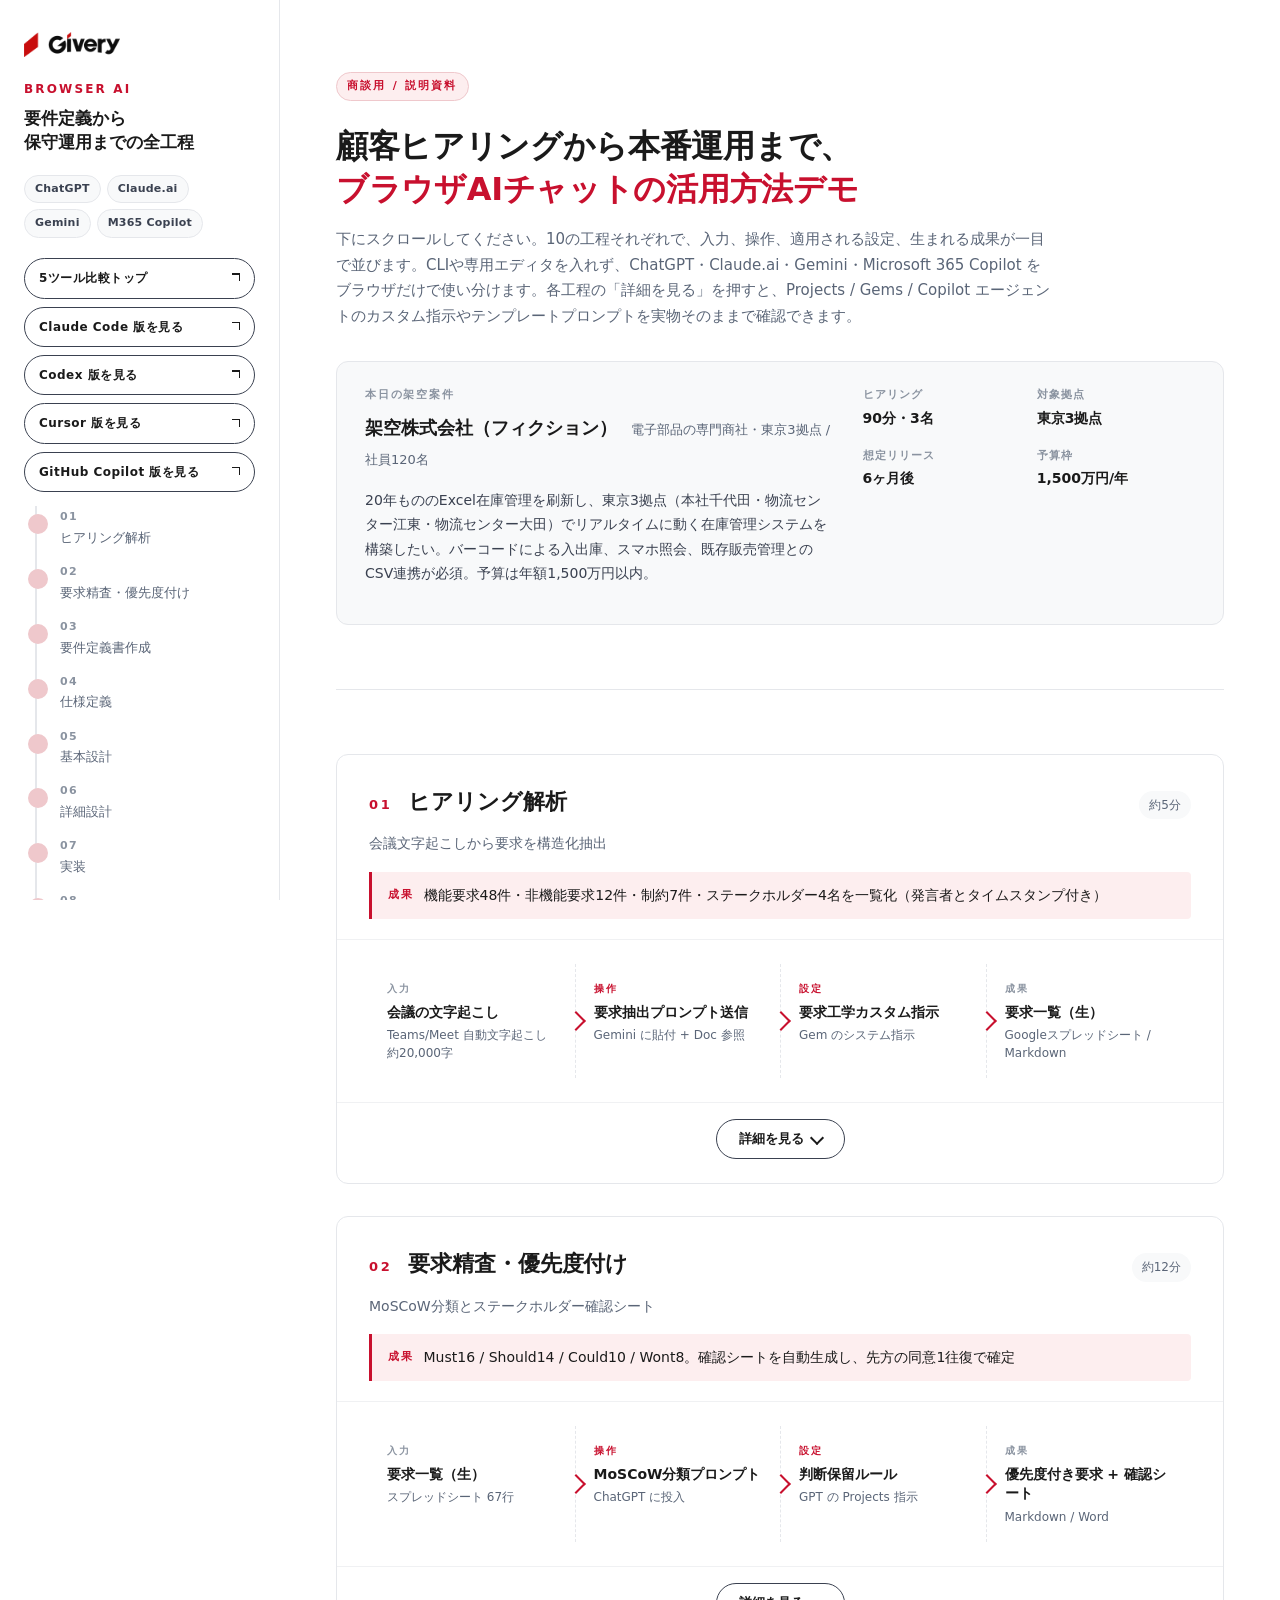
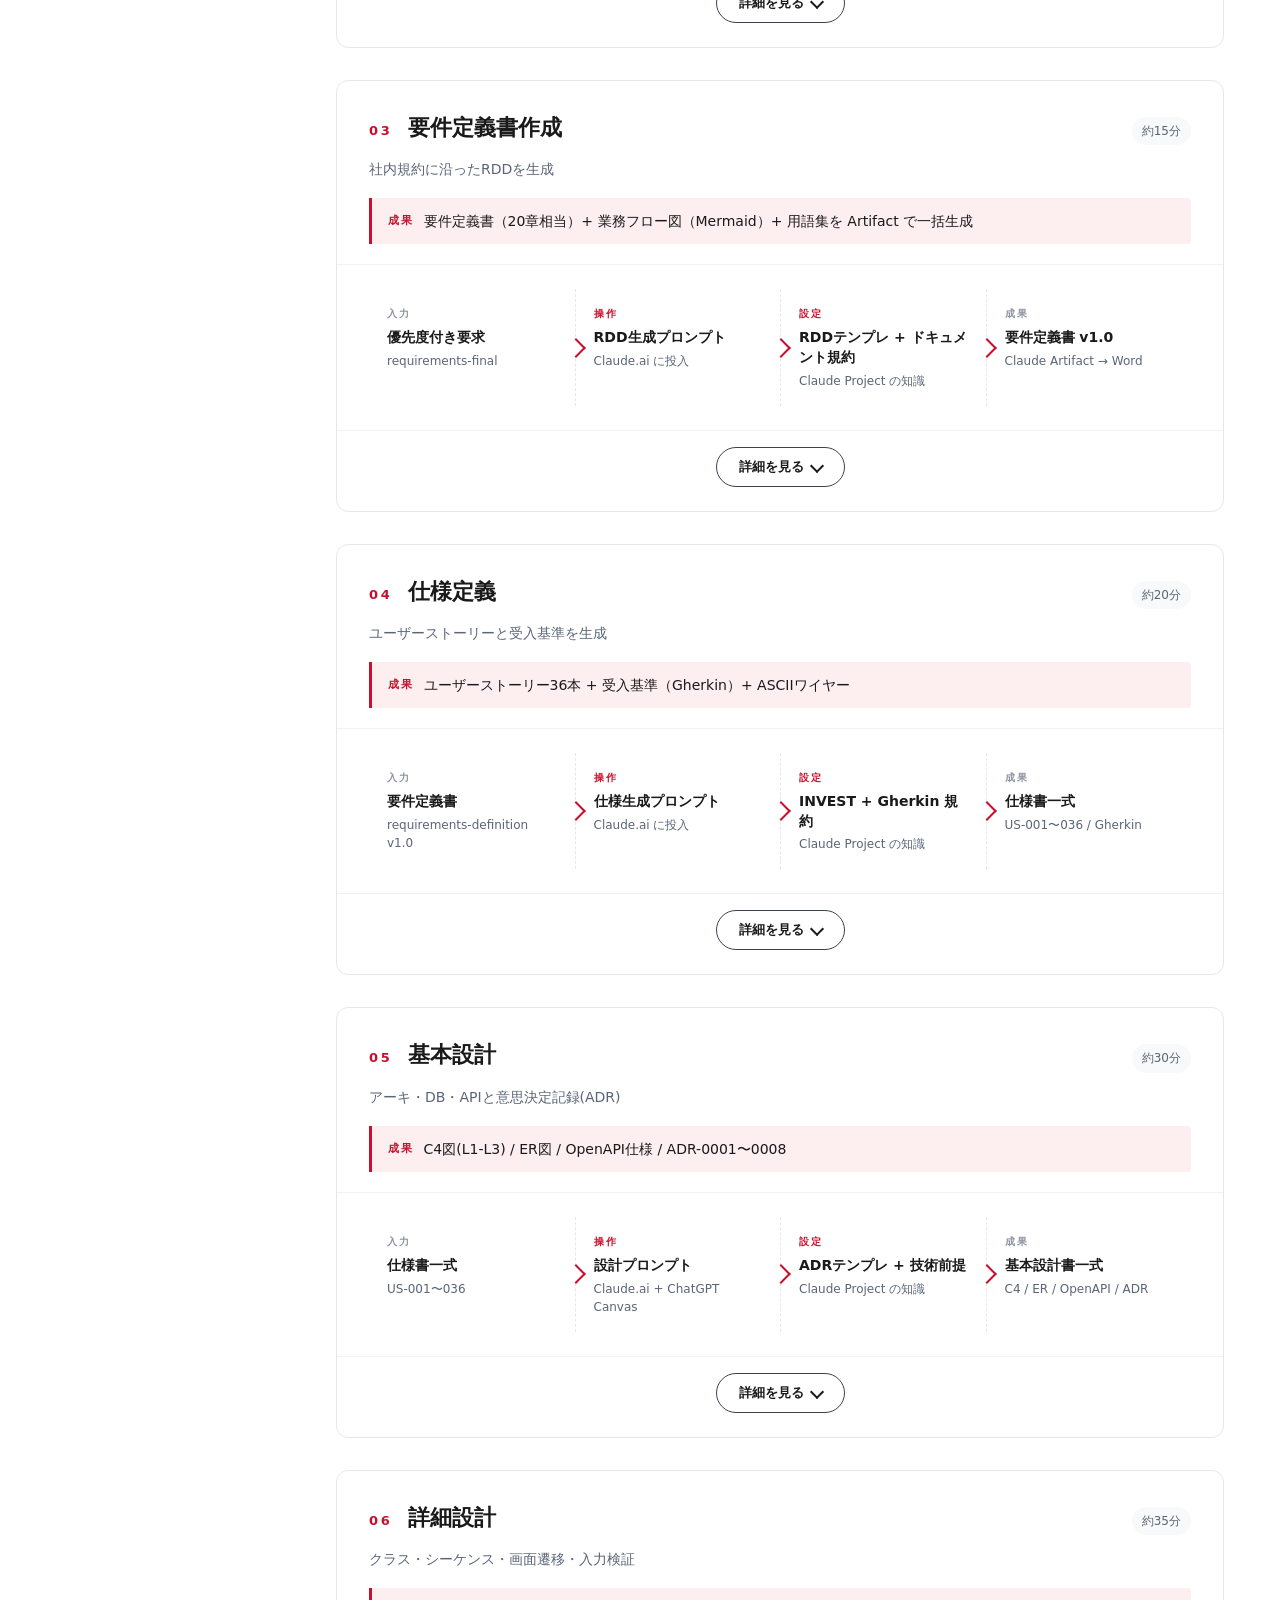
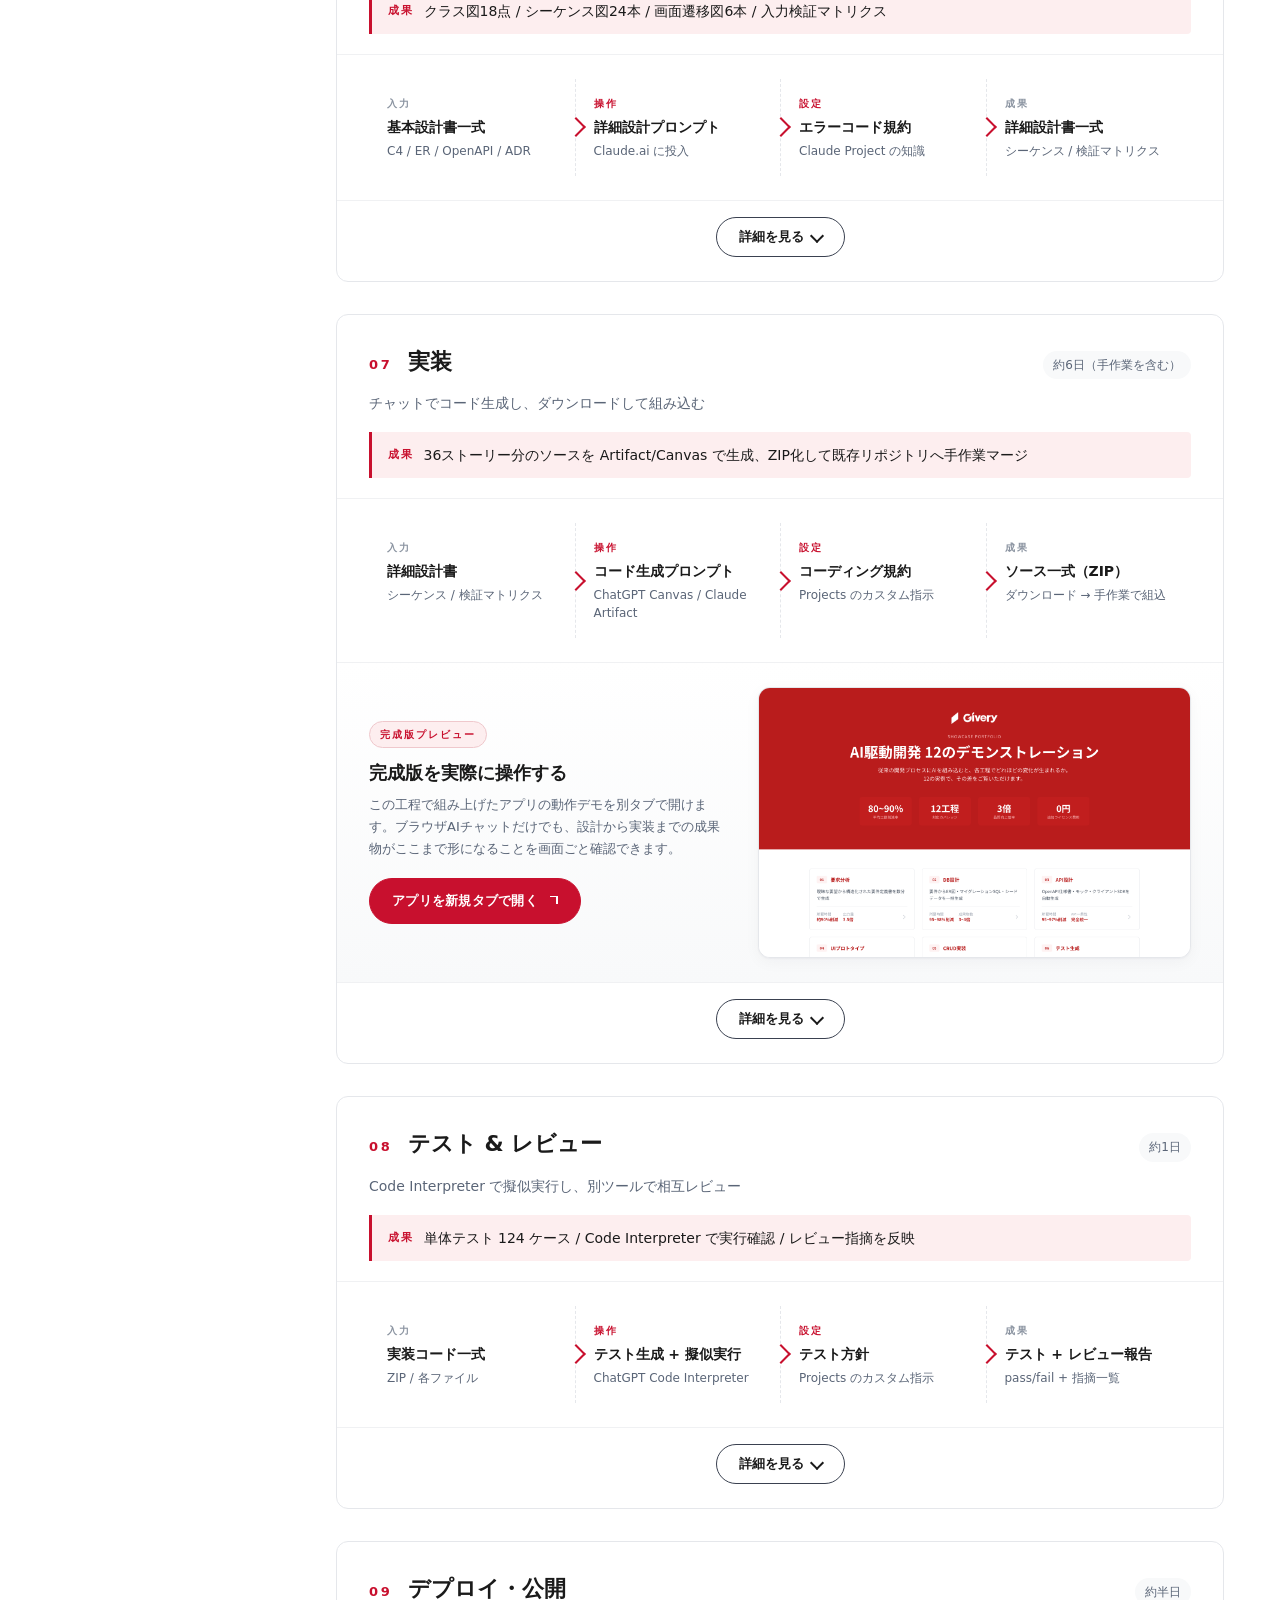
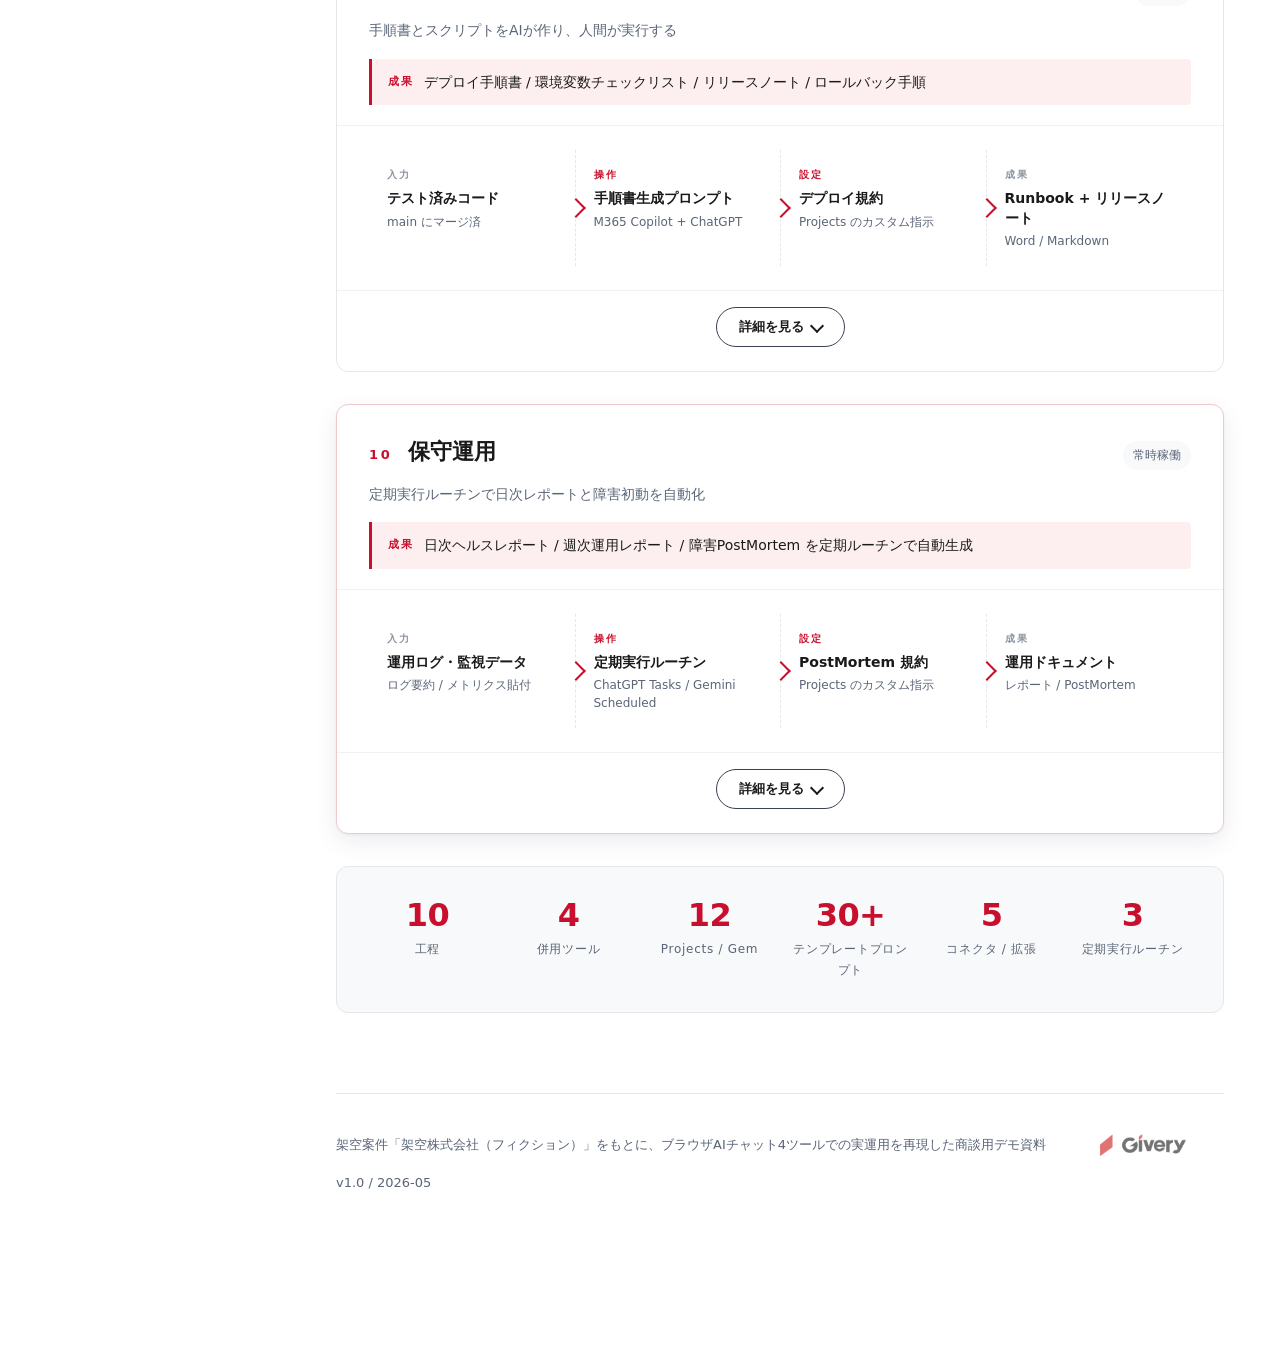
==== commit 113f7de8: "feat: GitHub Copilot 版を追加（5ツール構成に拡張） - /copilot を新設。claudecode をベースに、GitHub Copilot 実仕様へ全面書き換え   - ." ====
--- a/browser/index.html
+++ b/browser/index.html
@@ -22,7 +22,7 @@
       <span class="rail-tool">M365 Copilot</span>
     </div>
     <a class="rail-swap" href="../">
-      <span class="rail-swap-label">4ツール比較トップ</span>
+      <span class="rail-swap-label">5ツール比較トップ</span>
       <span class="rail-swap-arrow" aria-hidden="true"></span>
     </a>
     <a class="rail-swap" href="../claudecode/">
@@ -35,6 +35,10 @@
     </a>
     <a class="rail-swap" href="../cursor/">
       <span class="rail-swap-label">Cursor 版を見る</span>
+      <span class="rail-swap-arrow" aria-hidden="true"></span>
+    </a>
+    <a class="rail-swap" href="../copilot/">
+      <span class="rail-swap-label">GitHub Copilot 版を見る</span>
       <span class="rail-swap-arrow" aria-hidden="true"></span>
     </a>
     <ul class="rail-list" id="rail-list"></ul>
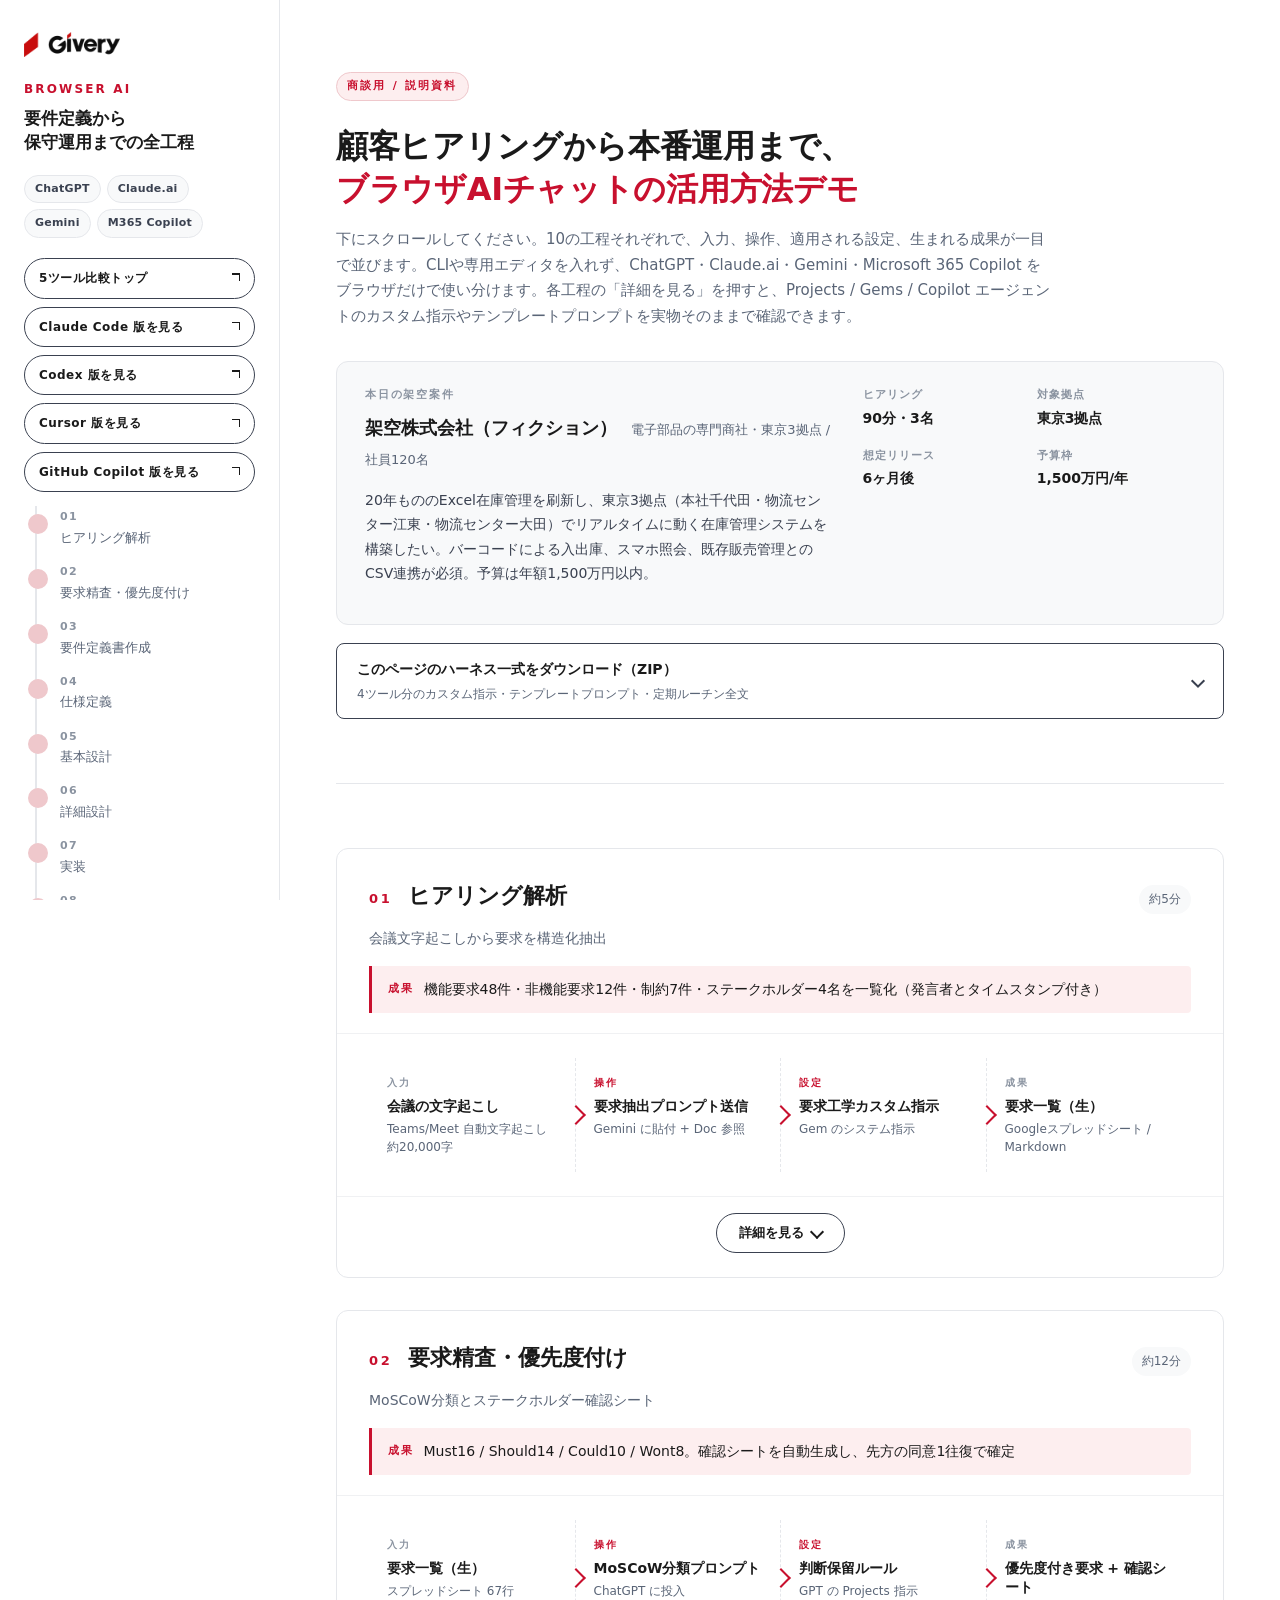
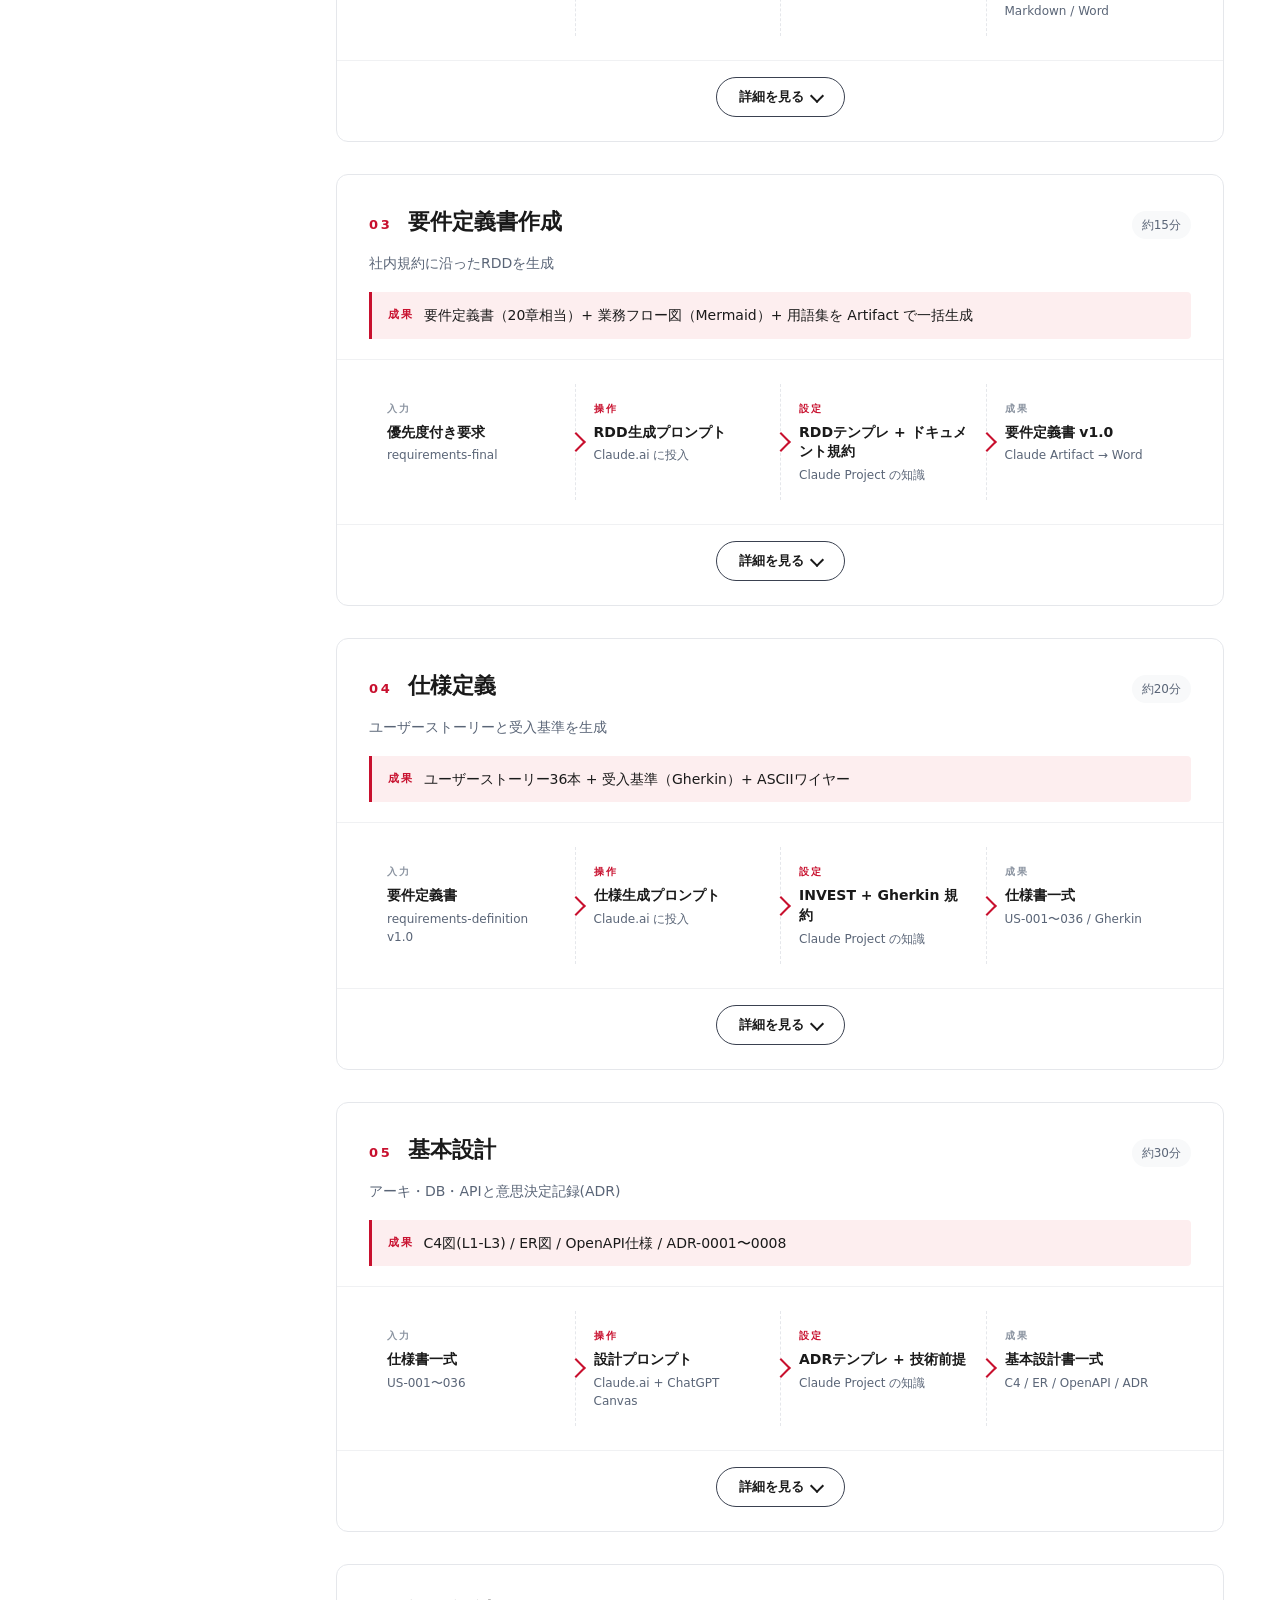
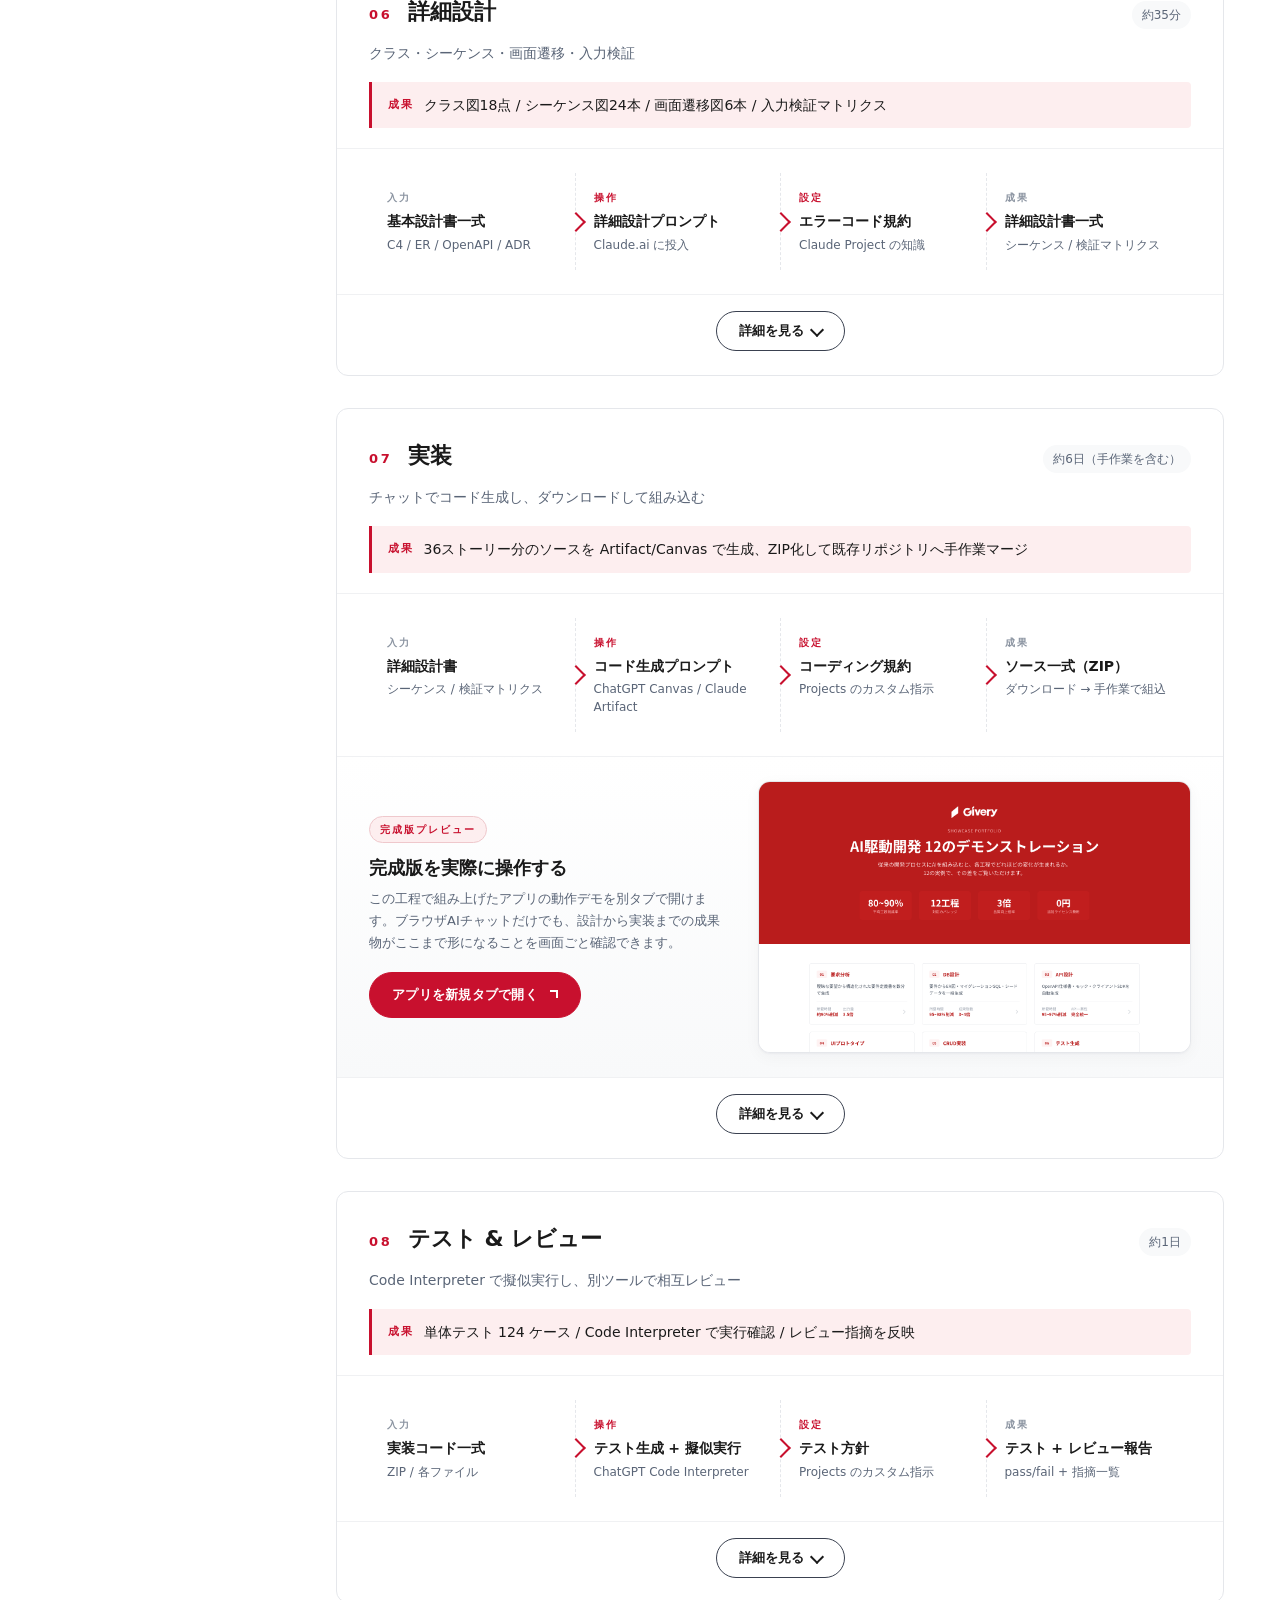
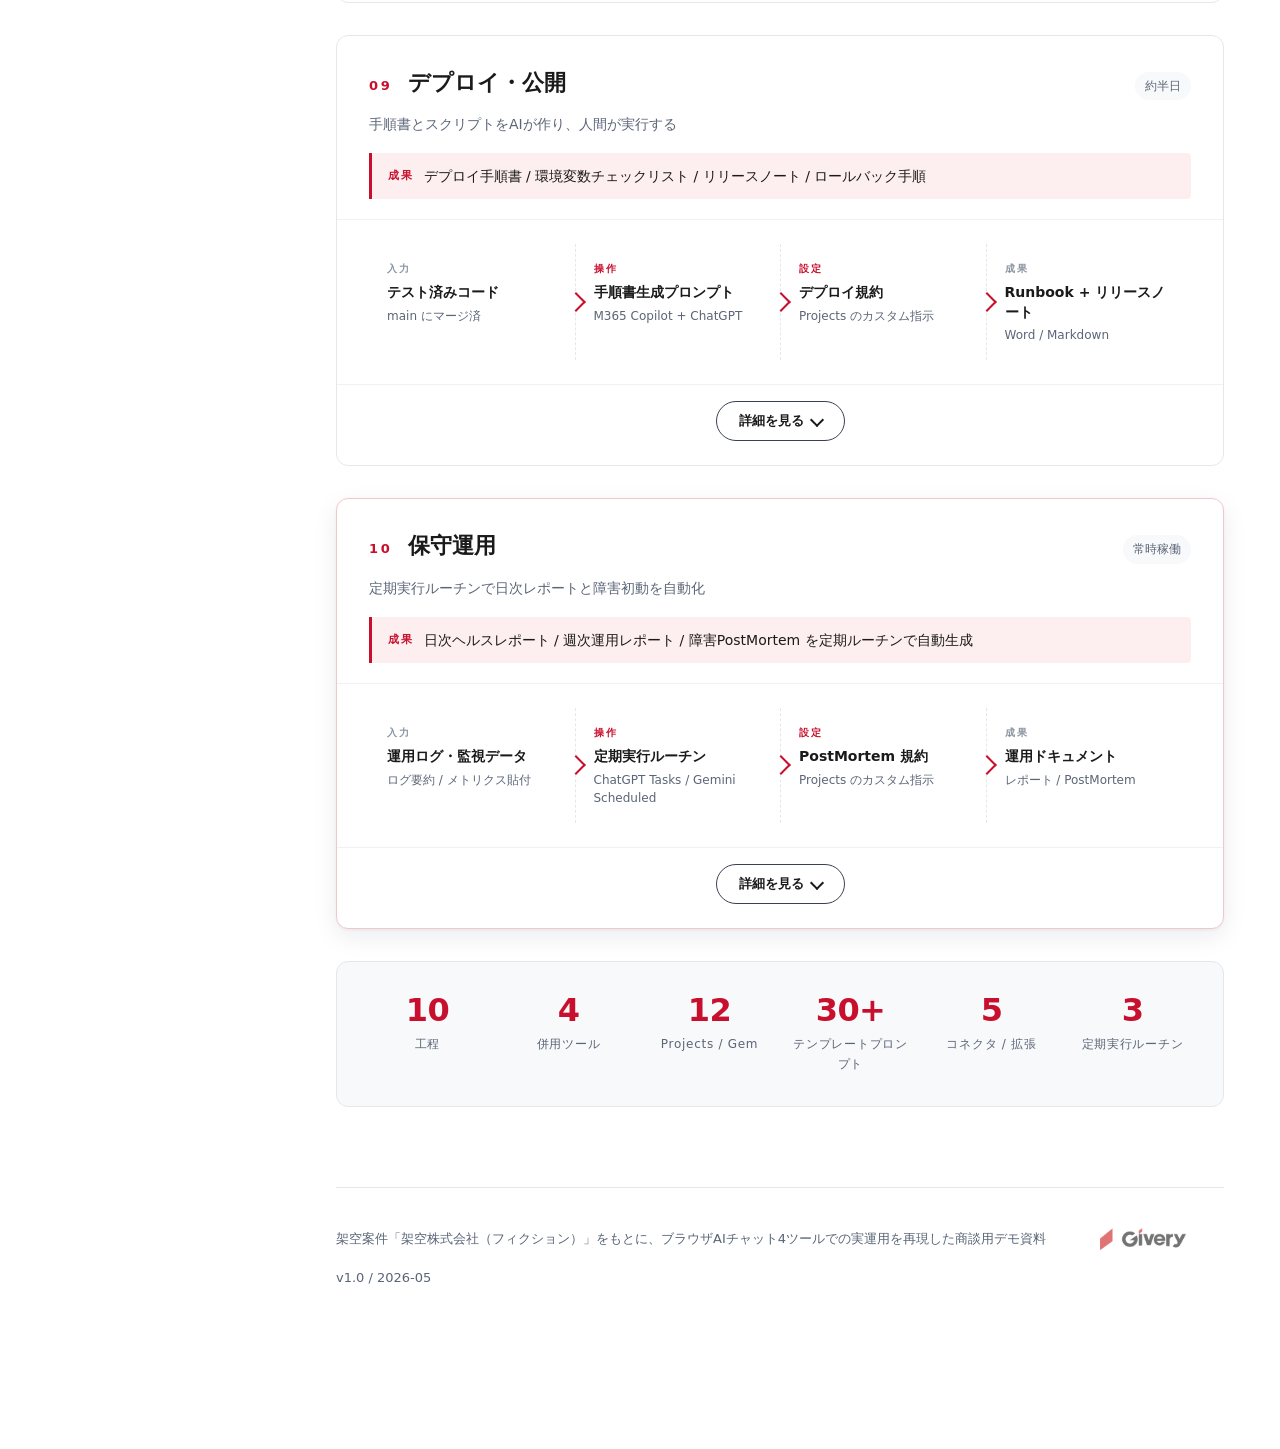
==== commit 67da96f4: "feat: タイトル刷新 + ダミーデータ詳細化 + ハーネス一式のZIP配布 - ハブのタイトルを「AI駆動開発デモ 〜文字起こしから保守運用までAIを活用したハーネス設計〜」へ - ヒアリング文字" ====
--- a/browser/index.html
+++ b/browser/index.html
@@ -64,6 +64,14 @@
         </div>
         <div class="scenario-meta" id="scenario-meta"></div>
       </div>
+
+      <a class="hero-download" href="browser-harness.zip" download>
+        <span class="hero-download-text">
+          <span class="hero-download-label">このページのハーネス一式をダウンロード（ZIP）</span>
+          <span class="hero-download-sub">4ツール分のカスタム指示・テンプレートプロンプト・定期ルーチン全文</span>
+        </span>
+        <span class="hero-download-arrow" aria-hidden="true"></span>
+      </a>
     </section>
 
     <!-- 工程カード群 -->
@@ -80,7 +88,7 @@
   </main>
 </div>
 
-<script src="data.js?v=2"></script>
-<script src="app.js?v=2"></script>
+<script src="data.js?v=3"></script>
+<script src="app.js?v=3"></script>
 </body>
 </html>
--- a/browser/styles.css
+++ b/browser/styles.css
@@ -1000,3 +1000,35 @@
 ============================================ */
 .spacer-sm { height: 8px; }
 .spacer { height: 16px; }
+
+/* ---- ハーネス一式ダウンロード ---- */
+.hero-download {
+  display: flex;
+  align-items: center;
+  justify-content: space-between;
+  gap: 16px;
+  margin-top: 18px;
+  padding: 14px 20px;
+  border: 1px solid var(--ink-2);
+  border-radius: var(--r);
+  background: var(--bg);
+  transition: all var(--t);
+}
+.hero-download:hover {
+  background: var(--ink);
+  border-color: var(--ink);
+}
+.hero-download-text { display: flex; flex-direction: column; gap: 2px; }
+.hero-download-label { font-size: 14px; font-weight: 700; color: var(--ink); }
+.hero-download-sub { font-size: 12px; color: var(--ink-3); }
+.hero-download:hover .hero-download-label { color: #fff; }
+.hero-download:hover .hero-download-sub { color: rgba(255, 255, 255, 0.72); }
+.hero-download-arrow {
+  flex: 0 0 auto;
+  width: 10px; height: 10px;
+  border-right: 2px solid var(--ink-2);
+  border-bottom: 2px solid var(--ink-2);
+  transform: rotate(45deg);
+  transition: all var(--t);
+}
+.hero-download:hover .hero-download-arrow { border-color: #fff; }
